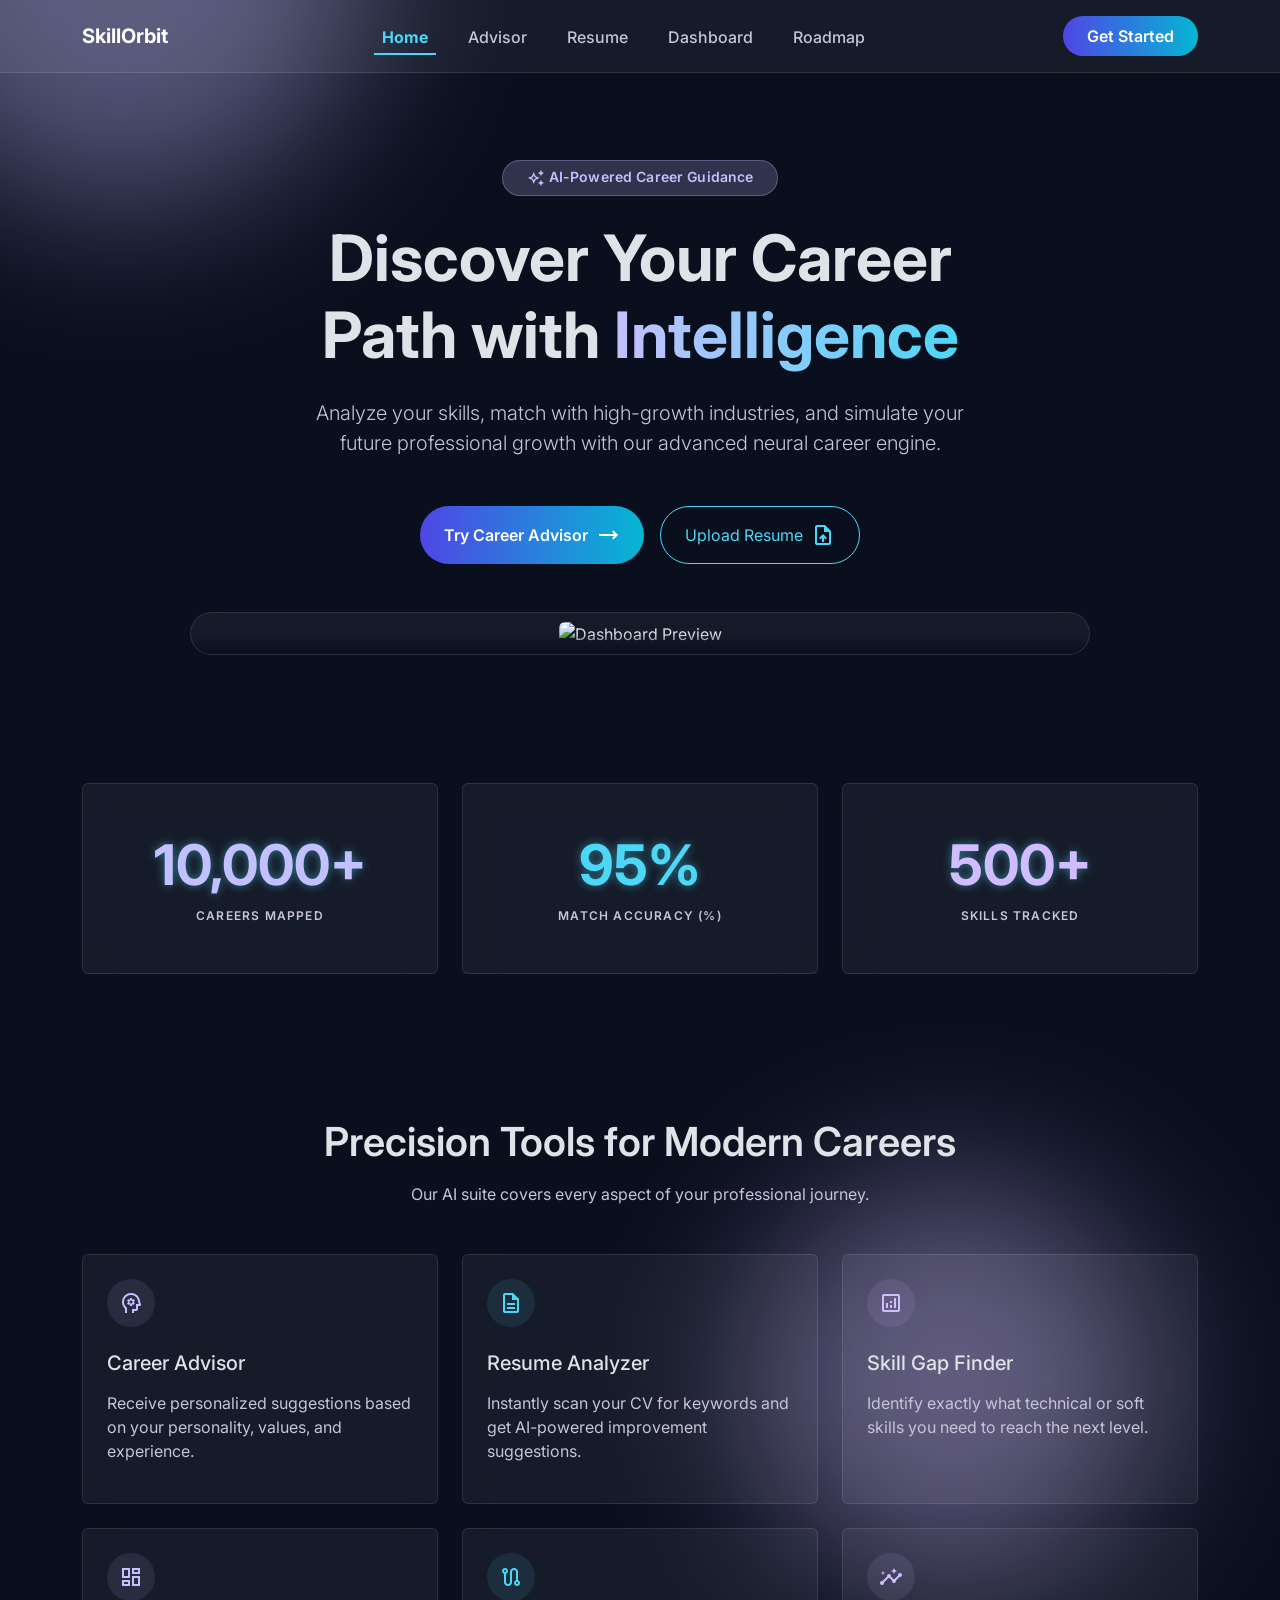
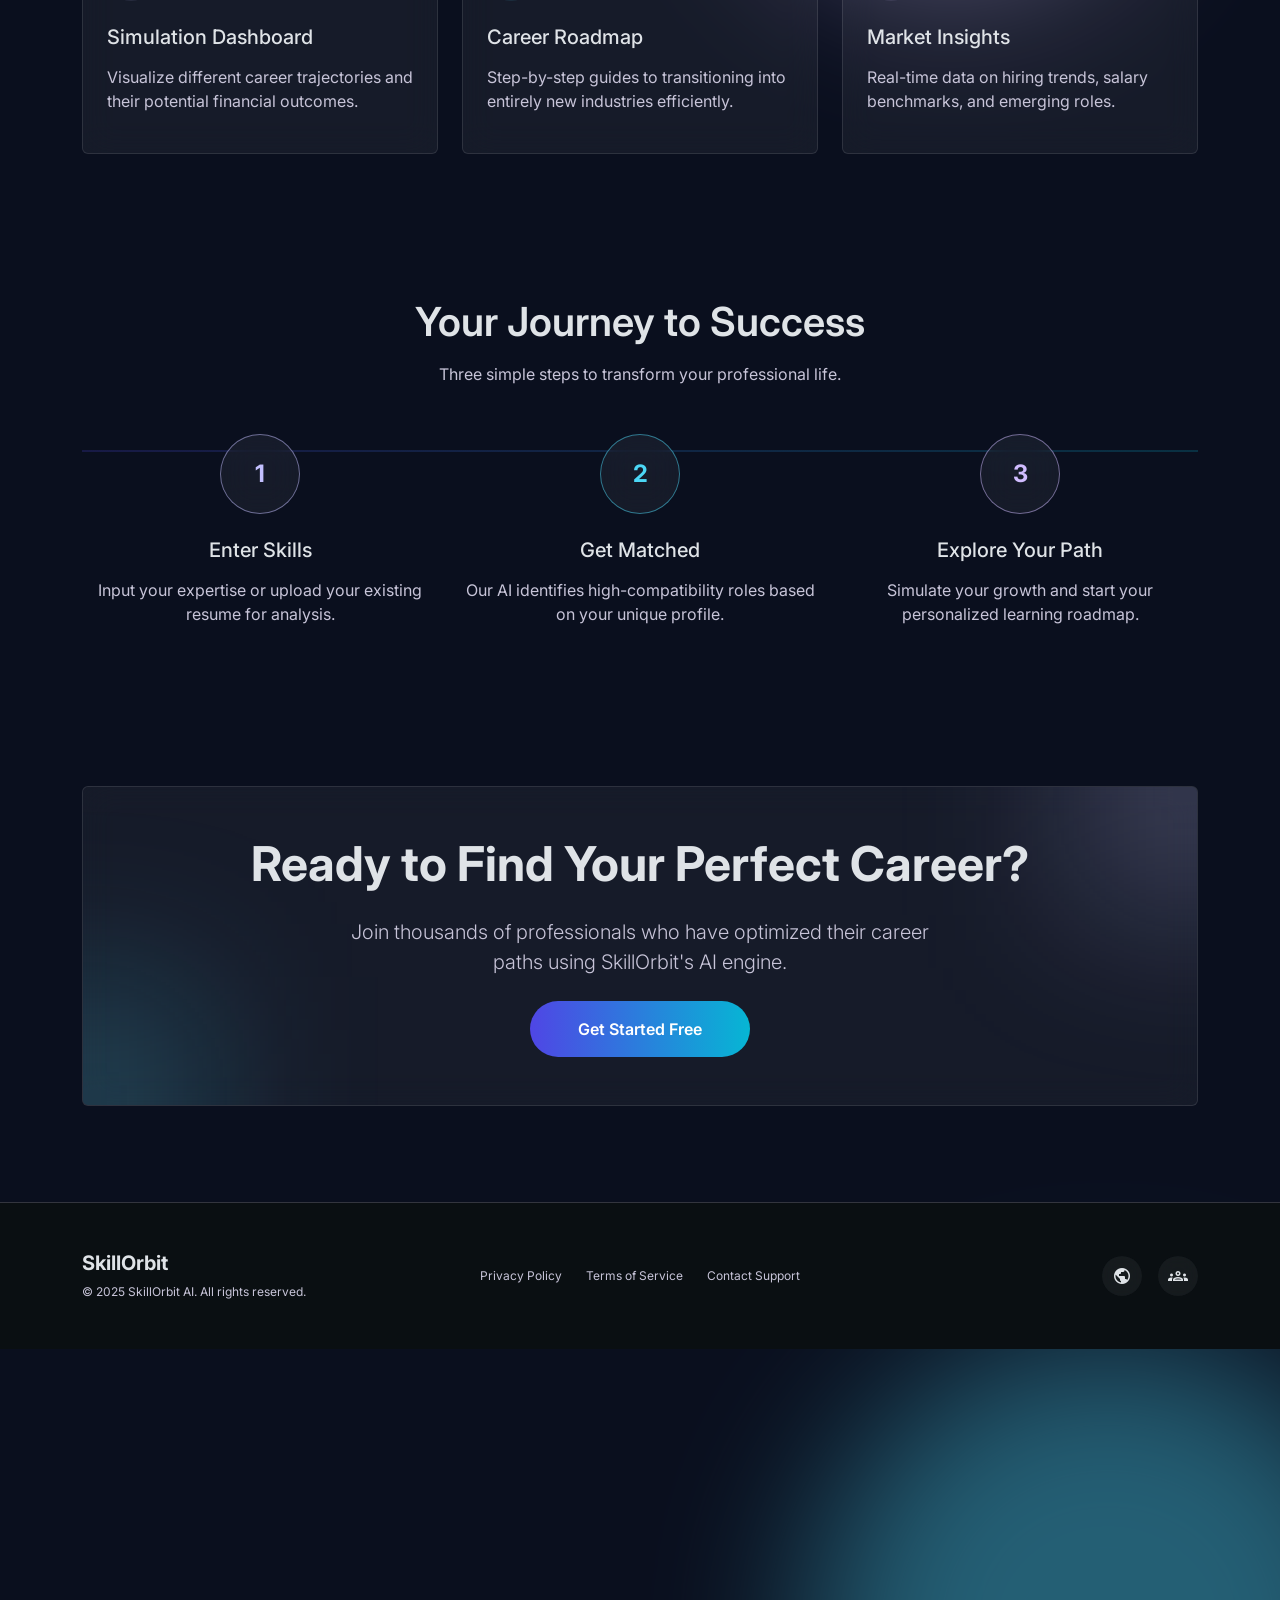
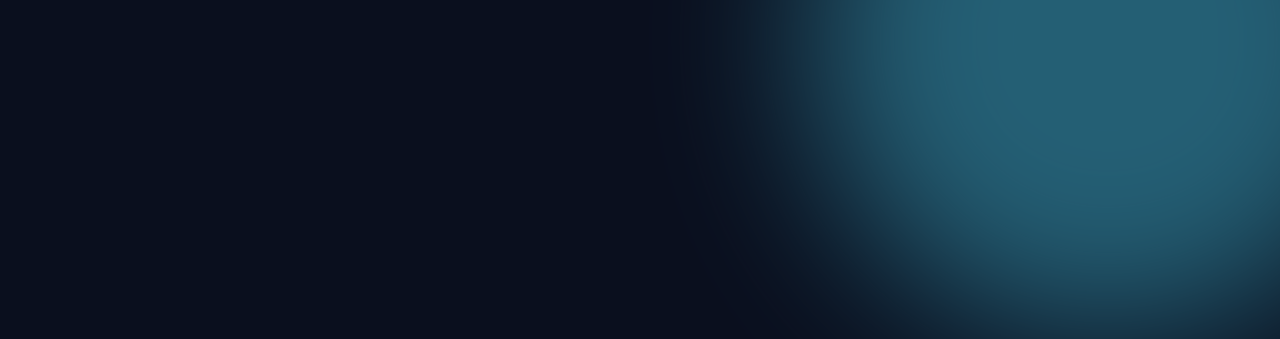
==== frontend/index.html @ c213b63d "Skill gap analysis and roadmap page created" ====
<!DOCTYPE html>
<html lang="en">
<head>
    <meta charset="UTF-8">
    <meta name="viewport" content="width=device-width, initial-scale=1.0">
    <title>SkillOrbit | AI-Powered Career Guidance</title>

    <!-- Bootstrap CSS -->
    <link href="https://cdn.jsdelivr.net/npm/bootstrap@5.3.2/dist/css/bootstrap.min.css" rel="stylesheet">

    <!-- Google Fonts -->
    <link href="https://fonts.googleapis.com/css2?family=Inter:wght@400;500;600;700;800&display=swap" rel="stylesheet">

    <!-- Material Icons -->
    <link href="https://fonts.googleapis.com/css2?family=Material+Symbols+Outlined:wght,FILL@100..700,0..1&display=swap" rel="stylesheet">

    <style>
        :root {
            --primary: #c3c0ff;
            --primary-dark: #4f46e5;
            --secondary: #4cd7f6;
            --tertiary: #d0bcff;
            --background: #0f1417;
            --surface: #1b2023;
            --text-primary: #dfe3e7;
            --text-secondary: #c7c4d8;
        }

        * {
            box-sizing: border-box;
        }

        body {
            background-color: #0A0F1E;
            color: var(--text-primary);
            overflow-x: hidden;
            font-family: 'Inter', sans-serif;
            position: relative;
        }

        /* Glass Card Effect */
        .glass-card {
            background: rgba(255, 255, 255, 0.05);
            backdrop-filter: blur(16px);
            -webkit-backdrop-filter: blur(16px);
            border: 1px solid rgba(255, 255, 255, 0.1);
            transition: all 0.3s ease;
        }

        .glass-card:hover {
            background: rgba(255, 255, 255, 0.08);
            border-color: rgba(255, 255, 255, 0.2);
            transform: translateY(-4px);
        }

        /* Buttons */
        .btn-primary-gradient {
            background: linear-gradient(90deg, #4F46E5 0%, #06B6D4 100%);
            border: none;
            color: white;
            font-weight: 600;
            transition: all 0.3s ease;
            box-shadow: 0 0 0 rgba(79, 70, 229, 0);
        }

        .btn-primary-gradient:hover {
            box-shadow: 0 0 20px rgba(79, 70, 229, 0.4);
            transform: scale(1.02);
            color: white;
        }

        .btn-outline-custom {
            border: 1px solid var(--secondary);
            color: var(--secondary);
            background: transparent;
            transition: all 0.3s ease;
        }

        .btn-outline-custom:hover {
            background: rgba(76, 215, 246, 0.1);
            color: var(--secondary);
            border-color: var(--secondary);
        }

        /* Background Orbs */
        .orb {
            position: absolute;
            border-radius: 50%;
            filter: blur(80px);
            z-index: -1;
            opacity: 0.4;
            animation: float 20s infinite linear;
            pointer-events: none;
        }

        .orb-1 {
            width: 500px;
            height: 500px;
            background: var(--primary);
            top: -10%;
            left: -10%;
        }

        .orb-2 {
            width: 600px;
            height: 600px;
            background: var(--secondary);
            bottom: -20%;
            right: -10%;
            animation-delay: -5s;
        }

        .orb-3 {
            width: 400px;
            height: 400px;
            background: var(--tertiary);
            top: 40%;
            right: 10%;
            animation-delay: -10s;
        }

        @keyframes float {
            0% { transform: translate(0, 0) scale(1); }
            33% { transform: translate(10vw, 15vh) scale(1.1); }
            66% { transform: translate(-5vw, 25vh) scale(0.9); }
            100% { transform: translate(0, 0) scale(1); }
        }

        /* Navbar */
        .navbar-custom {
            background: rgba(255, 255, 255, 0.05);
            backdrop-filter: blur(12px);
            -webkit-backdrop-filter: blur(12px);
            border-bottom: 1px solid rgba(255, 255, 255, 0.1);
        }

        .nav-link {
            color: var(--text-secondary) !important;
            font-weight: 500;
            position: relative;
            padding-bottom: 4px;
            transition: all 0.3s ease;
        }

        .nav-link:hover,
        .nav-link.active {
            color: var(--secondary) !important;
        }

        .nav-link.active {
            font-weight: 700;
            border-bottom: 2px solid var(--secondary);
        }

        /* Reveal Animation */
        .reveal {
            opacity: 0;
            transform: translateY(30px);
            transition: all 0.8s cubic-bezier(0.4, 0, 0.2, 1);
        }

        .reveal.active {
            opacity: 1;
            transform: translateY(0);
        }

        /* Gradient Text */
        .gradient-text {
            background: linear-gradient(90deg, var(--primary) 0%, var(--secondary) 100%);
            -webkit-background-clip: text;
            -webkit-text-fill-color: transparent;
            background-clip: text;
        }

        /* Glow Effect */
        .glow-cyan {
            text-shadow: 0 0 10px rgba(76, 215, 246, 0.5);
        }

        /* Feature Icons */
        .feature-icon {
            width: 48px;
            height: 48px;
            border-radius: 50%;
            display: flex;
            align-items: center;
            justify-content: center;
            transition: transform 0.3s ease;
        }

        .glass-card:hover .feature-icon {
            transform: scale(1.1);
        }

        .icon-primary {
            background: rgba(195, 192, 255, 0.1);
            color: var(--primary);
        }

        .icon-secondary {
            background: rgba(76, 215, 246, 0.1);
            color: var(--secondary);
        }

        .icon-tertiary {
            background: rgba(208, 188, 255, 0.1);
            color: var(--tertiary);
        }

        /* Timeline */
        .timeline-connector {
            background: linear-gradient(90deg, #4F46E5, #06B6D4);
            height: 2px;
            opacity: 0.2;
        }

        .step-circle {
            width: 80px;
            height: 80px;
            font-size: 24px;
            font-weight: 700;
        }

        /* Material Icons Size */
        .material-symbols-outlined {
            font-size: 24px;
        }

        .material-symbols-outlined.sm {
            font-size: 18px;
        }

        /* Custom Badge */
        .badge-custom {
            background: rgba(195, 192, 255, 0.2);
            border: 1px solid rgba(195, 192, 255, 0.3);
            color: var(--primary);
            font-size: 14px;
            font-weight: 600;
            letter-spacing: 0.01em;
        }

        /* Footer */
        footer {
            background: #0a0f12;
            border-top: 1px solid rgba(145, 143, 161, 0.3);
        }

        /* Dashboard Image Container */
        .dashboard-preview {
            border-radius: 2rem;
            overflow: hidden;
            position: relative;
        }

        .dashboard-preview::after {
            content: '';
            position: absolute;
            inset: 0;
            background: linear-gradient(to top, #0A0F1E, transparent, transparent);
        }
    </style>
</head>
<body>
    <!-- Background Orbs -->
    <div class="orb orb-1"></div>
    <div class="orb orb-2"></div>
    <div class="orb orb-3"></div>

    <!-- Navigation -->
    <nav class="navbar navbar-expand-lg navbar-custom fixed-top">
        <div class="container">
            <a class="navbar-brand text-white fw-bold fs-5" href="#">SkillOrbit</a>
            <button class="navbar-toggler" type="button" data-bs-toggle="collapse" data-bs-target="#navbarNav">
                <span class="navbar-toggler-icon"></span>
            </button>
            <div class="collapse navbar-collapse justify-content-center" id="navbarNav">
                <ul class="navbar-nav gap-4">
                    <li class="nav-item"><a class="nav-link active" href="/">Home</a></li>
                    <li class="nav-item"><a class="nav-link" href="/advisor">Advisor</a></li>
                    <li class="nav-item"><a class="nav-link" href="#resume">Resume</a></li>
                    <li class="nav-item"><a class="nav-link" href="#dashboard">Dashboard</a></li>
                    <li class="nav-item"><a class="nav-link" href="/roadmap">Roadmap</a></li>
                </ul>
            </div>
            <button class="btn btn-primary-gradient rounded-pill px-4 py-2">Get Started</button>
        </div>
    </nav>

    <!-- Hero Section -->
    <header class="container text-center" style="padding-top: 160px; padding-bottom: 80px;">
        <div class="reveal">
            <span class="badge badge-custom rounded-pill px-4 py-2 mb-4">
                <span class="material-symbols-outlined sm align-middle">auto_awesome</span>
                AI-Powered Career Guidance
            </span>
        </div>

        <h1 class="reveal display-3 fw-bold mb-4">
            Discover Your Career<br class="d-none d-md-block">
            Path with <span class="gradient-text">Intelligence</span>
        </h1>

        <p class="reveal lead text-secondary mx-auto mb-5" style="max-width: 700px; color: var(--text-secondary) !important;">
            Analyze your skills, match with high-growth industries, and simulate your future professional
            growth with our advanced neural career engine.
        </p>

        <div class="reveal d-flex flex-column flex-sm-row gap-3 justify-content-center mb-5">
            <button class="btn btn-primary-gradient rounded-pill px-4 py-3 d-inline-flex align-items-center gap-2">
                Try Career Advisor
                <span class="material-symbols-outlined">trending_flat</span>
            </button>
            <button class="btn btn-outline-custom rounded-pill px-4 py-3 d-inline-flex align-items-center gap-2">
                Upload Resume
                <span class="material-symbols-outlined">upload_file</span>
            </button>
        </div>

        <div class="reveal mt-5">
            <div class="glass-card p-2 dashboard-preview" style="max-width: 900px; margin: 0 auto;">
                <img src="https://lh3.googleusercontent.com/aida-public/[base64]"
                     alt="Dashboard Preview" class="img-fluid rounded" style="border-radius: 1.5rem;">
            </div>
        </div>
    </header>

    <!-- Stats Section -->
    <section class="container py-5">
        <div class="row g-4">
            <div class="col-md-4">
                <div class="reveal glass-card p-5 rounded text-center">
                    <div class="display-4 fw-bold glow-cyan mb-2" style="color: var(--primary);" data-count="10000">0</div>
                    <div class="text-uppercase fw-semibold" style="font-size: 12px; letter-spacing: 0.1em; color: var(--text-secondary);">Careers Mapped</div>
                </div>
            </div>
            <div class="col-md-4">
                <div class="reveal glass-card p-5 rounded text-center">
                    <div class="display-4 fw-bold glow-cyan mb-2" style="color: var(--secondary);" data-count="95">0</div>
                    <div class="text-uppercase fw-semibold" style="font-size: 12px; letter-spacing: 0.1em; color: var(--text-secondary);">Match Accuracy (%)</div>
                </div>
            </div>
            <div class="col-md-4">
                <div class="reveal glass-card p-5 rounded text-center">
                    <div class="display-4 fw-bold glow-cyan mb-2" style="color: var(--tertiary);" data-count="500">0</div>
                    <div class="text-uppercase fw-semibold" style="font-size: 12px; letter-spacing: 0.1em; color: var(--text-secondary);">Skills Tracked</div>
                </div>
            </div>
        </div>
    </section>

    <!-- Features Section -->
    <section class="container py-5 my-5">
        <div class="text-center mb-5">
            <h2 class="reveal display-6 fw-semibold mb-3">Precision Tools for Modern Careers</h2>
            <p class="reveal" style="color: var(--text-secondary);">Our AI suite covers every aspect of your professional journey.</p>
        </div>

        <div class="row g-4">
            <!-- Feature 1 -->
            <div class="col-md-4">
                <div class="reveal glass-card p-4 rounded h-100">
                    <div class="feature-icon icon-primary mb-4">
                        <span class="material-symbols-outlined">psychology</span>
                    </div>
                    <h5 class="mb-3">Career Advisor</h5>
                    <p style="color: var(--text-secondary);">Receive personalized suggestions based on your personality, values, and experience.</p>
                </div>
            </div>

            <!-- Feature 2 -->
            <div class="col-md-4">
                <div class="reveal glass-card p-4 rounded h-100">
                    <div class="feature-icon icon-secondary mb-4">
                        <span class="material-symbols-outlined">description</span>
                    </div>
                    <h5 class="mb-3">Resume Analyzer</h5>
                    <p style="color: var(--text-secondary);">Instantly scan your CV for keywords and get AI-powered improvement suggestions.</p>
                </div>
            </div>

            <!-- Feature 3 -->
            <div class="col-md-4">
                <div class="reveal glass-card p-4 rounded h-100">
                    <div class="feature-icon icon-tertiary mb-4">
                        <span class="material-symbols-outlined">analytics</span>
                    </div>
                    <h5 class="mb-3">Skill Gap Finder</h5>
                    <p style="color: var(--text-secondary);">Identify exactly what technical or soft skills you need to reach the next level.</p>
                </div>
            </div>

            <!-- Feature 4 -->
            <div class="col-md-4">
                <div class="reveal glass-card p-4 rounded h-100">
                    <div class="feature-icon icon-primary mb-4">
                        <span class="material-symbols-outlined">dashboard</span>
                    </div>
                    <h5 class="mb-3">Simulation Dashboard</h5>
                    <p style="color: var(--text-secondary);">Visualize different career trajectories and their potential financial outcomes.</p>
                </div>
            </div>

            <!-- Feature 5 -->
            <div class="col-md-4">
                <div class="reveal glass-card p-4 rounded h-100">
                    <div class="feature-icon icon-secondary mb-4">
                        <span class="material-symbols-outlined">route</span>
                    </div>
                    <h5 class="mb-3">Career Roadmap</h5>
                    <p style="color: var(--text-secondary);">Step-by-step guides to transitioning into entirely new industries efficiently.</p>
                </div>
            </div>

            <!-- Feature 6 -->
            <div class="col-md-4">
                <div class="reveal glass-card p-4 rounded h-100">
                    <div class="feature-icon icon-tertiary mb-4">
                        <span class="material-symbols-outlined">insights</span>
                    </div>
                    <h5 class="mb-3">Market Insights</h5>
                    <p style="color: var(--text-secondary);">Real-time data on hiring trends, salary benchmarks, and emerging roles.</p>
                </div>
            </div>
        </div>
    </section>

    <!-- How It Works Section -->
    <section class="container py-5 my-5">
        <div class="text-center mb-5">
            <h2 class="reveal display-6 fw-semibold mb-3">Your Journey to Success</h2>
            <p class="reveal" style="color: var(--text-secondary);">Three simple steps to transform your professional life.</p>
        </div>

        <div class="position-relative">
            <!-- Timeline Connector (Desktop only) -->
            <div class="timeline-connector d-none d-md-block position-absolute w-100" style="top: 40px; left: 0;"></div>

            <div class="row g-4 position-relative">
                <!-- Step 1 -->
                <div class="col-md-4">
                    <div class="reveal text-center">
                        <div class="step-circle glass-card rounded-circle mx-auto d-flex align-items-center justify-content-center mb-4"
                             style="border: 1px solid rgba(195, 192, 255, 0.5); color: var(--primary);">
                            1
                        </div>
                        <h5 class="mb-3">Enter Skills</h5>
                        <p style="color: var(--text-secondary);">Input your expertise or upload your existing resume for analysis.</p>
                    </div>
                </div>

                <!-- Step 2 -->
                <div class="col-md-4">
                    <div class="reveal text-center">
                        <div class="step-circle glass-card rounded-circle mx-auto d-flex align-items-center justify-content-center mb-4"
                             style="border: 1px solid rgba(76, 215, 246, 0.5); color: var(--secondary);">
                            2
                        </div>
                        <h5 class="mb-3">Get Matched</h5>
                        <p style="color: var(--text-secondary);">Our AI identifies high-compatibility roles based on your unique profile.</p>
                    </div>
                </div>

                <!-- Step 3 -->
                <div class="col-md-4">
                    <div class="reveal text-center">
                        <div class="step-circle glass-card rounded-circle mx-auto d-flex align-items-center justify-content-center mb-4"
                             style="border: 1px solid rgba(208, 188, 255, 0.5); color: var(--tertiary);">
                            3
                        </div>
                        <h5 class="mb-3">Explore Your Path</h5>
                        <p style="color: var(--text-secondary);">Simulate your growth and start your personalized learning roadmap.</p>
                    </div>
                </div>
            </div>
        </div>
    </section>

    <!-- CTA Banner -->
    <section class="container py-5 my-5">
        <div class="reveal glass-card rounded p-5 text-center position-relative overflow-hidden">
            <!-- Inner Glows -->
            <div class="position-absolute top-0 end-0" style="width: 256px; height: 256px; background: rgba(195, 192, 255, 0.2); filter: blur(80px); transform: translate(50%, -50%);"></div>
            <div class="position-absolute bottom-0 start-0" style="width: 256px; height: 256px; background: rgba(76, 215, 246, 0.2); filter: blur(80px); transform: translate(-50%, 50%);"></div>

            <h2 class="display-5 fw-bold mb-4 position-relative">Ready to Find Your Perfect Career?</h2>
            <p class="lead mx-auto mb-4 position-relative" style="max-width: 600px; color: var(--text-secondary);">
                Join thousands of professionals who have optimized their career paths using SkillOrbit's AI engine.
            </p>
            <button class="btn btn-primary-gradient rounded-pill px-5 py-3 position-relative">
                Get Started Free
            </button>
        </div>
    </section>

    <!-- Footer -->
    <footer class="py-5 mt-5">
        <div class="container">
            <div class="row align-items-center g-4">
                <div class="col-md-4 text-center text-md-start">
                    <h5 class="fw-bold mb-2">SkillOrbit</h5>
                    <p class="mb-0" style="font-size: 12px; color: var(--text-secondary);">© 2025 SkillOrbit AI. All rights reserved.</p>
                </div>
                <div class="col-md-4 text-center">
                    <div class="d-flex gap-4 justify-content-center">
                        <a href="#" style="font-size: 12px; color: var(--text-secondary); text-decoration: none;">Privacy Policy</a>
                        <a href="#" style="font-size: 12px; color: var(--text-secondary); text-decoration: none;">Terms of Service</a>
                        <a href="#" style="font-size: 12px; color: var(--text-secondary); text-decoration: none;">Contact Support</a>
                    </div>
                </div>
                <div class="col-md-4">
                    <div class="d-flex gap-3 justify-content-center justify-content-md-end">
                        <button class="glass-card border-0 rounded-circle d-flex align-items-center justify-content-center"
                                style="width: 40px; height: 40px; color: var(--text-primary);">
                            <span class="material-symbols-outlined" style="font-size: 20px;">public</span>
                        </button>
                        <button class="glass-card border-0 rounded-circle d-flex align-items-center justify-content-center"
                                style="width: 40px; height: 40px; color: var(--text-primary);">
                            <span class="material-symbols-outlined" style="font-size: 20px;">groups</span>
                        </button>
                    </div>
                </div>
            </div>
        </div>
    </footer>

    <!-- Bootstrap JS -->
    <script src="https://cdn.jsdelivr.net/npm/bootstrap@5.3.2/dist/js/bootstrap.bundle.min.js"></script>

    <!-- Minimal JavaScript for Animations -->
    <script>
        // Intersection Observer for Reveal Animations
        const observerOptions = {
            threshold: 0.1,
            rootMargin: '0px 0px -50px 0px'
        };

        const observer = new IntersectionObserver((entries) => {
            entries.forEach(entry => {
                if (entry.isIntersecting) {
                    entry.target.classList.add('active');

                    // Counter animation
                    const counter = entry.target.querySelector('[data-count]');
                    if (counter && !counter.classList.contains('animated')) {
                        counter.classList.add('animated');
                        animateCounter(counter);
                    }
                }
            });
        }, observerOptions);

        document.querySelectorAll('.reveal').forEach(el => observer.observe(el));

        // Animated Counters
        function animateCounter(el) {
            const target = parseInt(el.getAttribute('data-count'));
            const duration = 2000;
            const start = 0;
            let current = start;
            const increment = target / (duration / 16);

            const timer = setInterval(() => {
                current += increment;
                if (current >= target) {
                    el.textContent = target.toLocaleString() + (target === 95 ? '%' : '+');
                    clearInterval(timer);
                } else {
                    el.textContent = Math.floor(current).toLocaleString();
                }
            }, 16);
        }

        // Navbar Scroll Effect
        let lastScroll = 0;
        window.addEventListener('scroll', () => {
            const nav = document.querySelector('.navbar-custom');
            const currentScroll = window.pageYOffset;

            if (currentScroll > 20) {
                nav.style.padding = '0.5rem 0';
                nav.style.background = 'rgba(255, 255, 255, 0.1)';
            } else {
                nav.style.padding = '1rem 0';
                nav.style.background = 'rgba(255, 255, 255, 0.05)';
            }

            lastScroll = currentScroll;
        });

        // Smooth scroll for navigation links
        document.querySelectorAll('a[href^="#"]').forEach(anchor => {
            anchor.addEventListener('click', function (e) {
                e.preventDefault();
                const target = document.querySelector(this.getAttribute('href'));
                if (target) {
                    target.scrollIntoView({ behavior: 'smooth', block: 'start' });
                }
            });
        });
    </script>
</body>
</html>
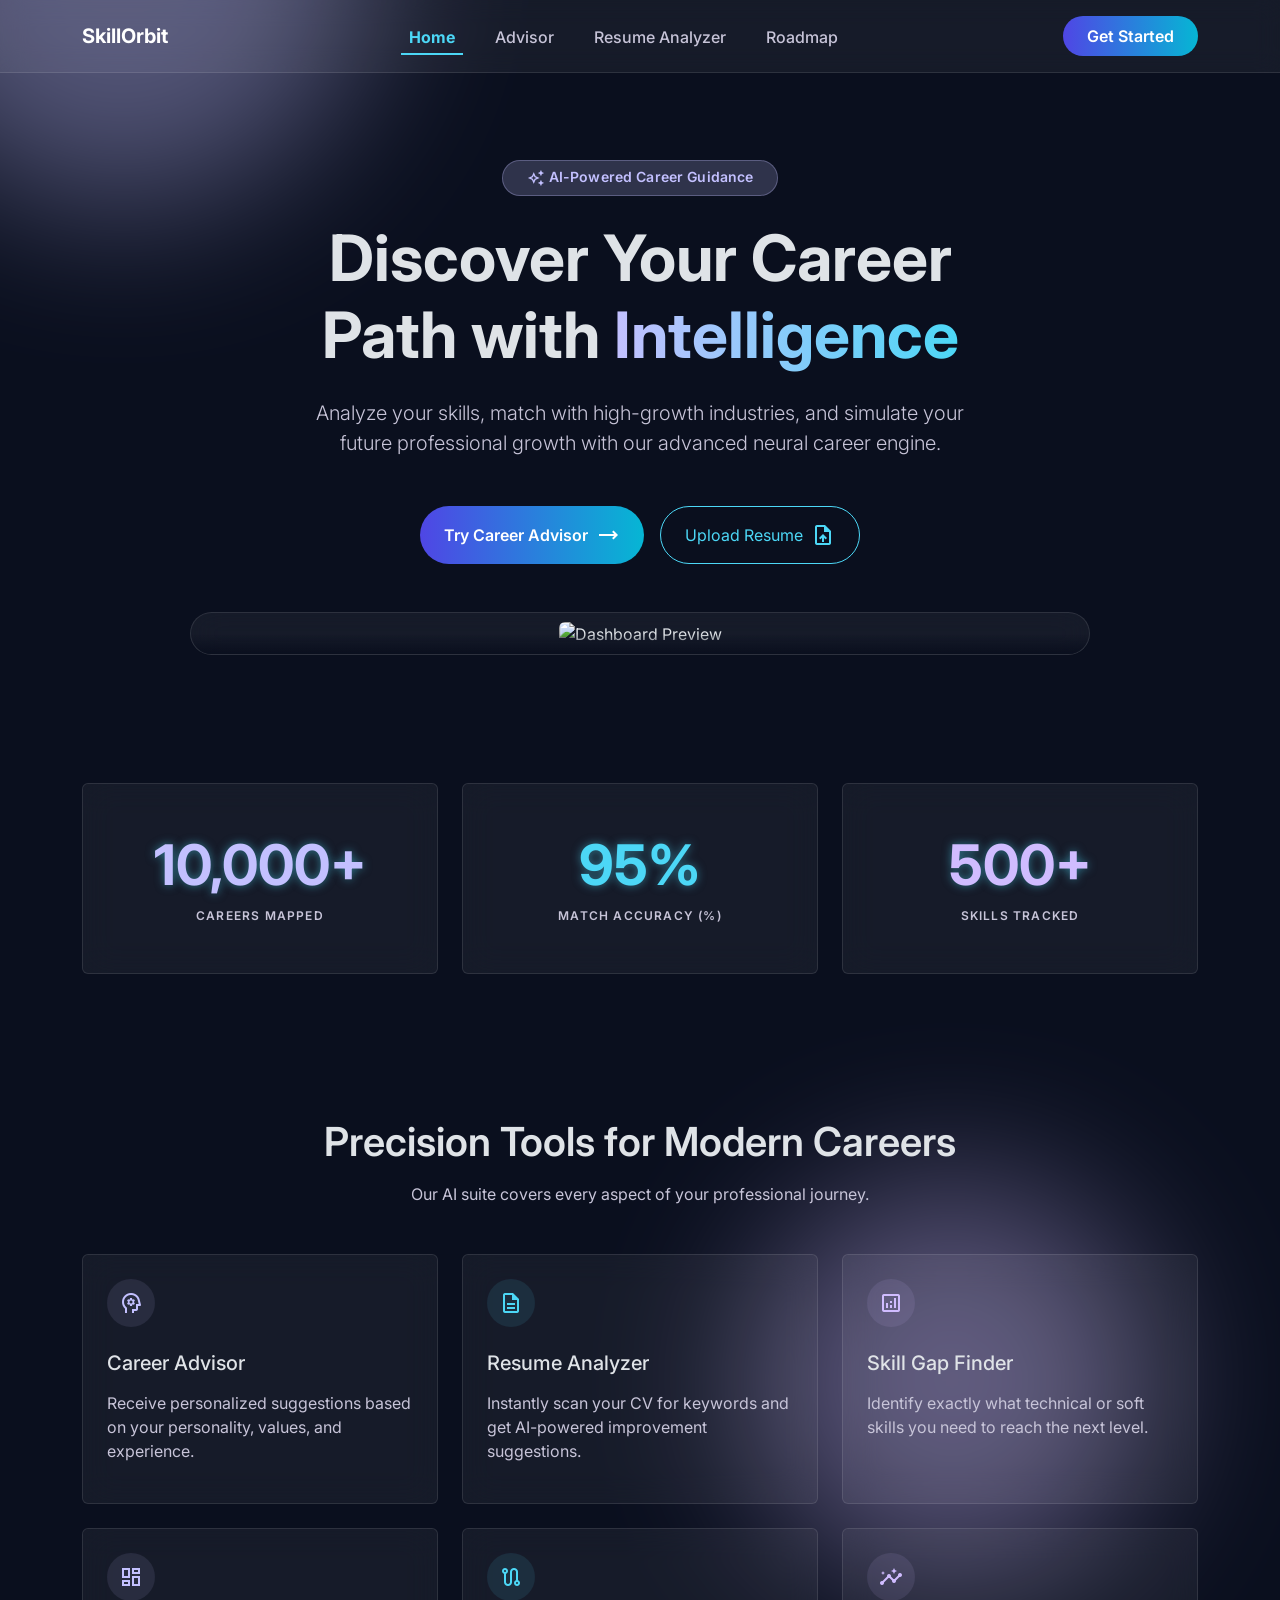
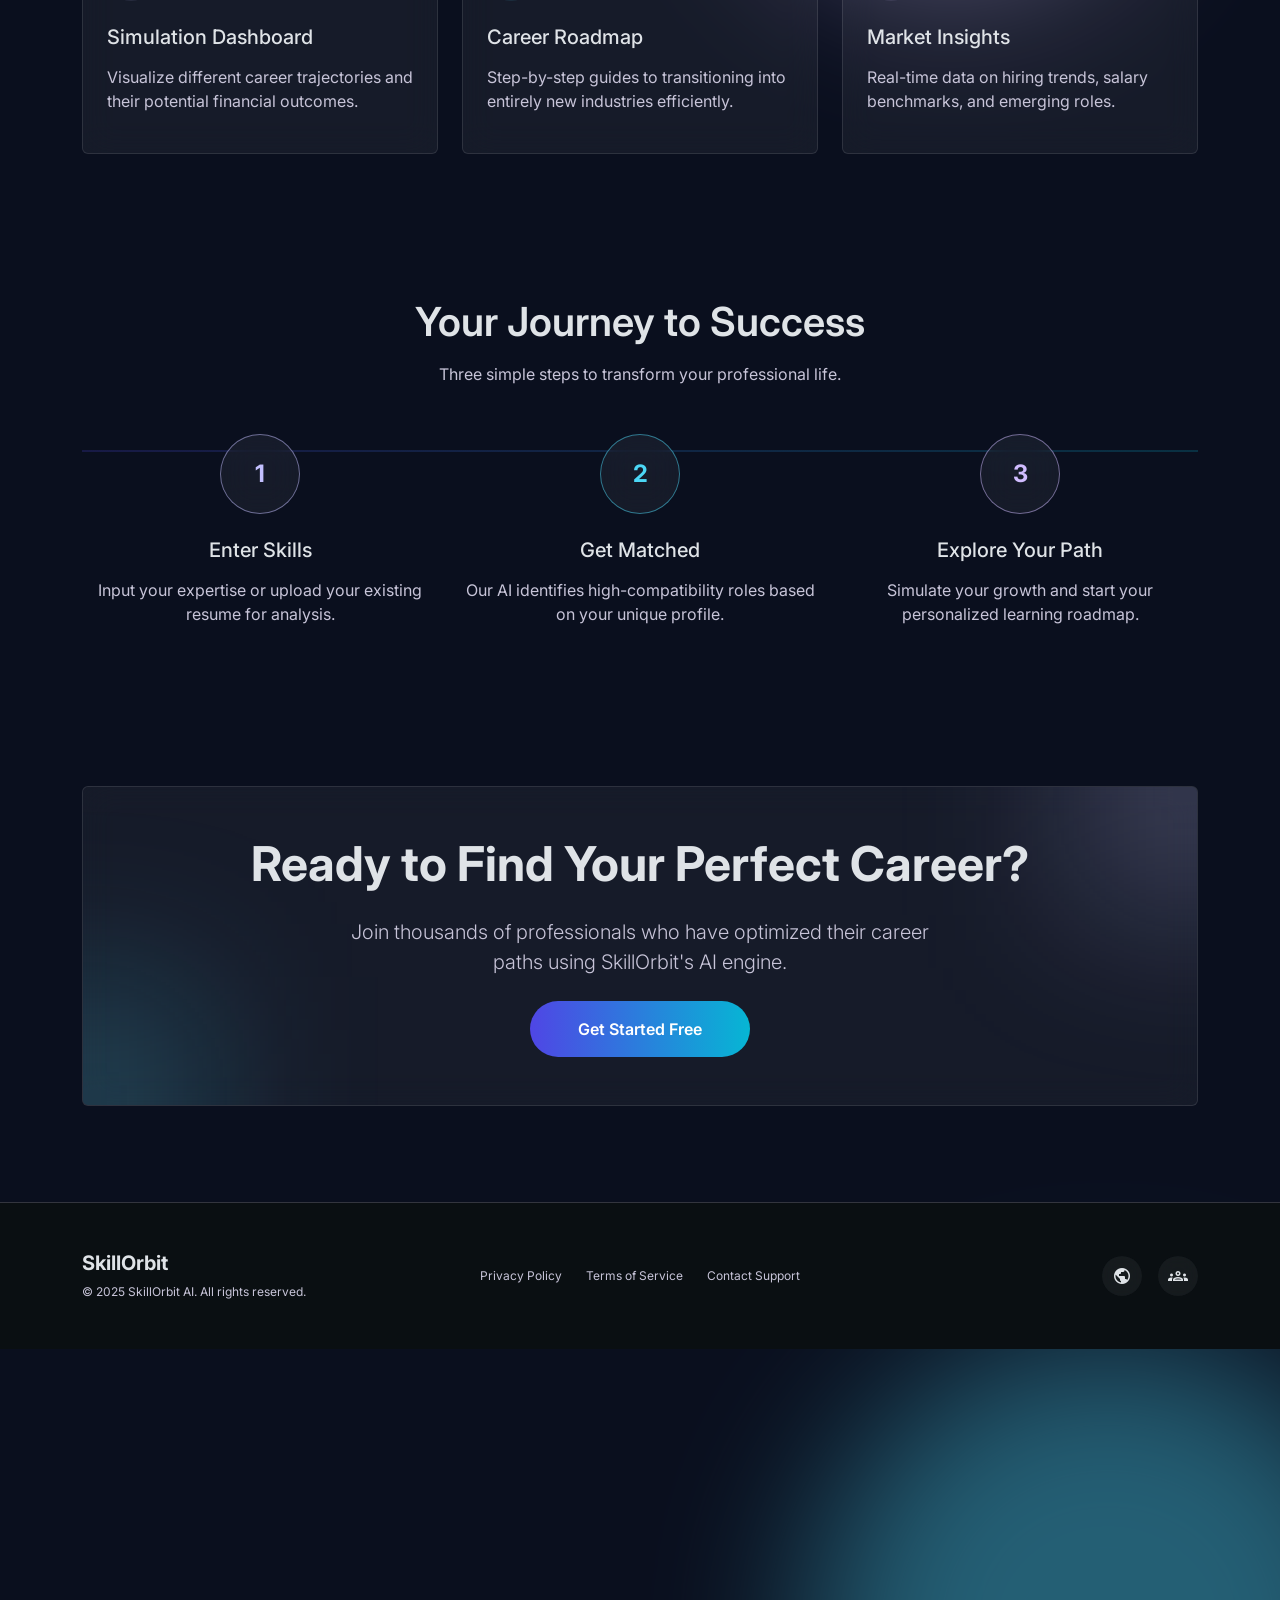
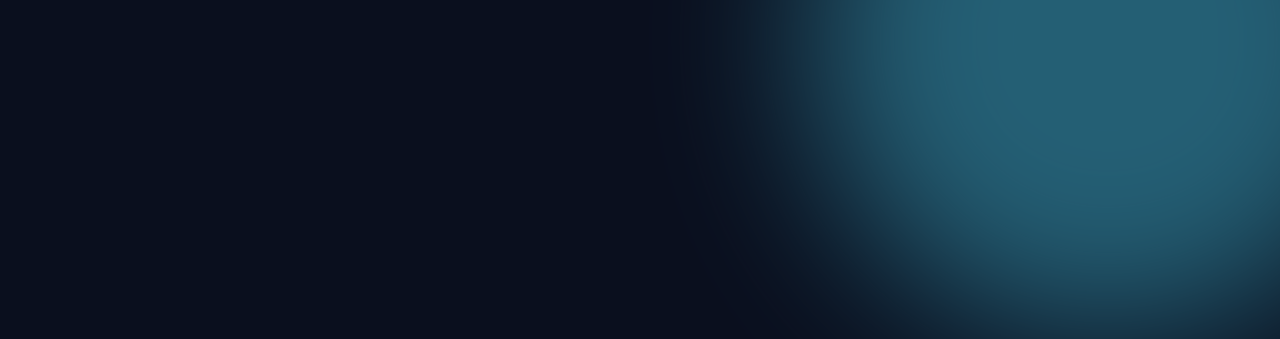
==== commit b62df1a3: "Add Resume Analyzer: text extraction, NLP skill detection, career matching, Petri Net simulation" ====
--- a/frontend/index.html
+++ b/frontend/index.html
@@ -278,8 +278,7 @@
                 <ul class="navbar-nav gap-4">
                     <li class="nav-item"><a class="nav-link active" href="/">Home</a></li>
                     <li class="nav-item"><a class="nav-link" href="/advisor">Advisor</a></li>
-                    <li class="nav-item"><a class="nav-link" href="#resume">Resume</a></li>
-                    <li class="nav-item"><a class="nav-link" href="#dashboard">Dashboard</a></li>
+                    <li class="nav-item"><a class="nav-link" href="/resume-analyzer">Resume Analyzer</a></li>
                     <li class="nav-item"><a class="nav-link" href="/roadmap">Roadmap</a></li>
                 </ul>
             </div>
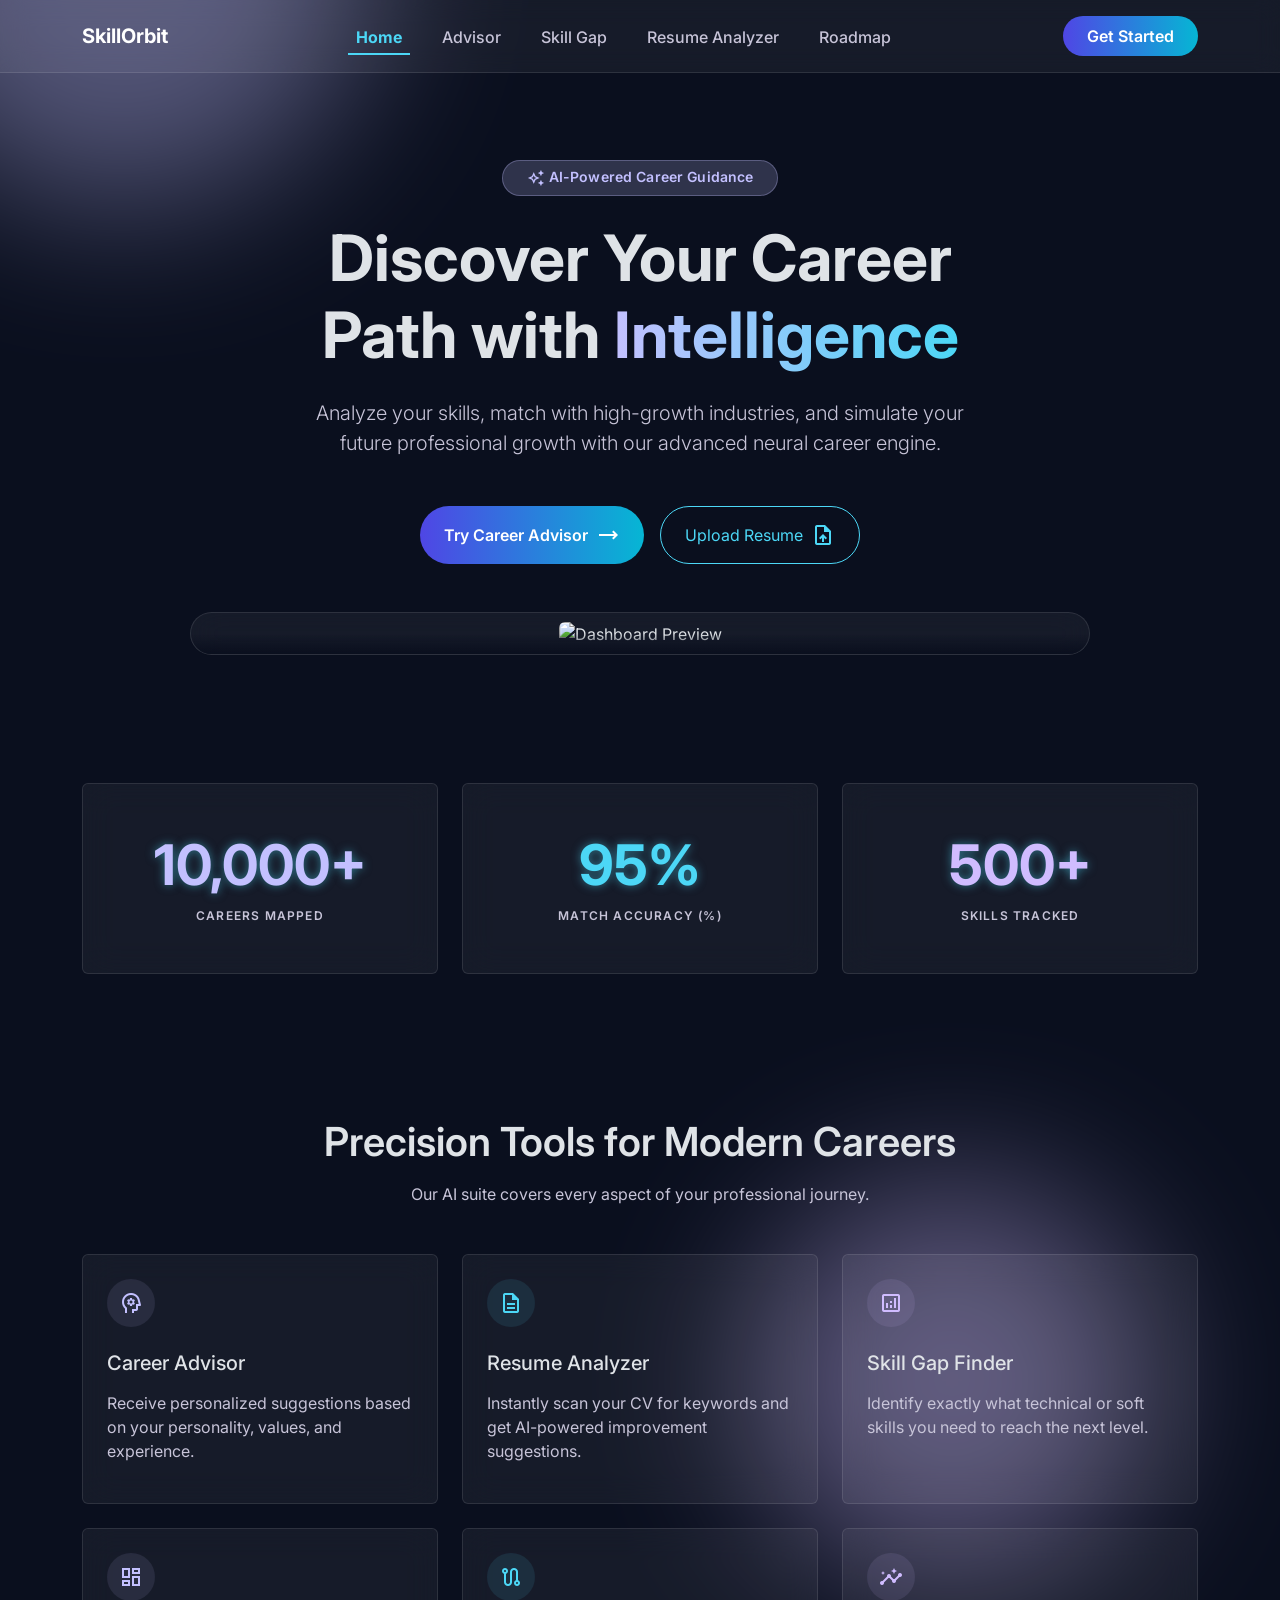
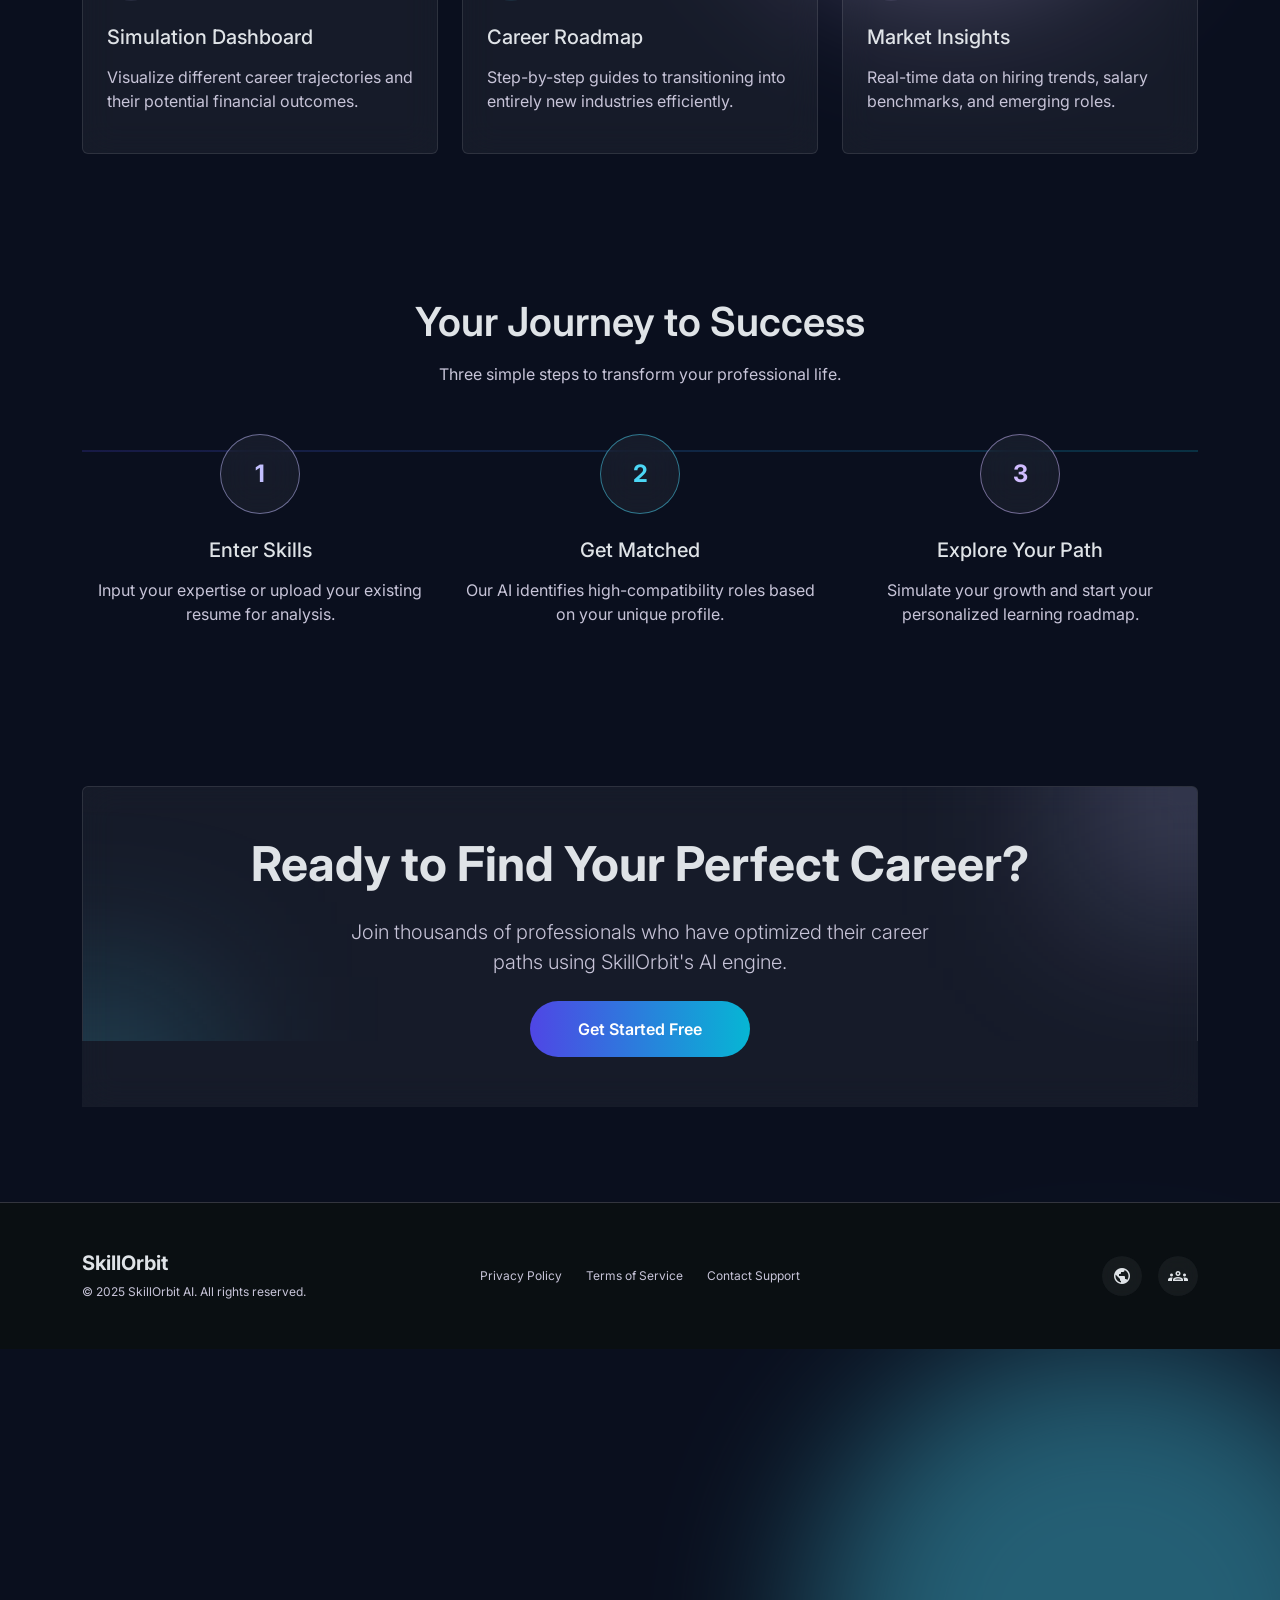
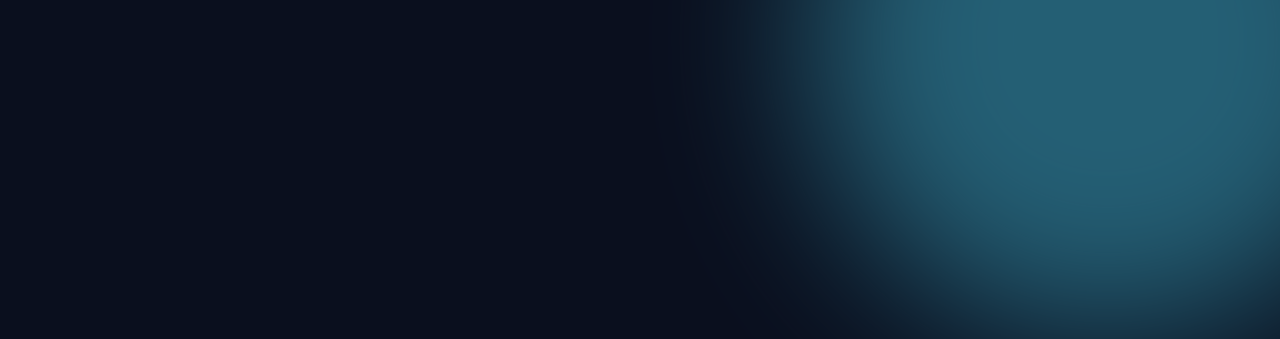
==== commit dd676ab8: "Add skill gap analysis page and update frontend" ====
--- a/frontend/index.html
+++ b/frontend/index.html
@@ -278,6 +278,7 @@
                 <ul class="navbar-nav gap-4">
                     <li class="nav-item"><a class="nav-link active" href="/">Home</a></li>
                     <li class="nav-item"><a class="nav-link" href="/advisor">Advisor</a></li>
+                    <li class="nav-item"><a class="nav-link" href="/skill-gap">Skill Gap</a></li>
                     <li class="nav-item"><a class="nav-link" href="/resume-analyzer">Resume Analyzer</a></li>
                     <li class="nav-item"><a class="nav-link" href="/roadmap">Roadmap</a></li>
                 </ul>
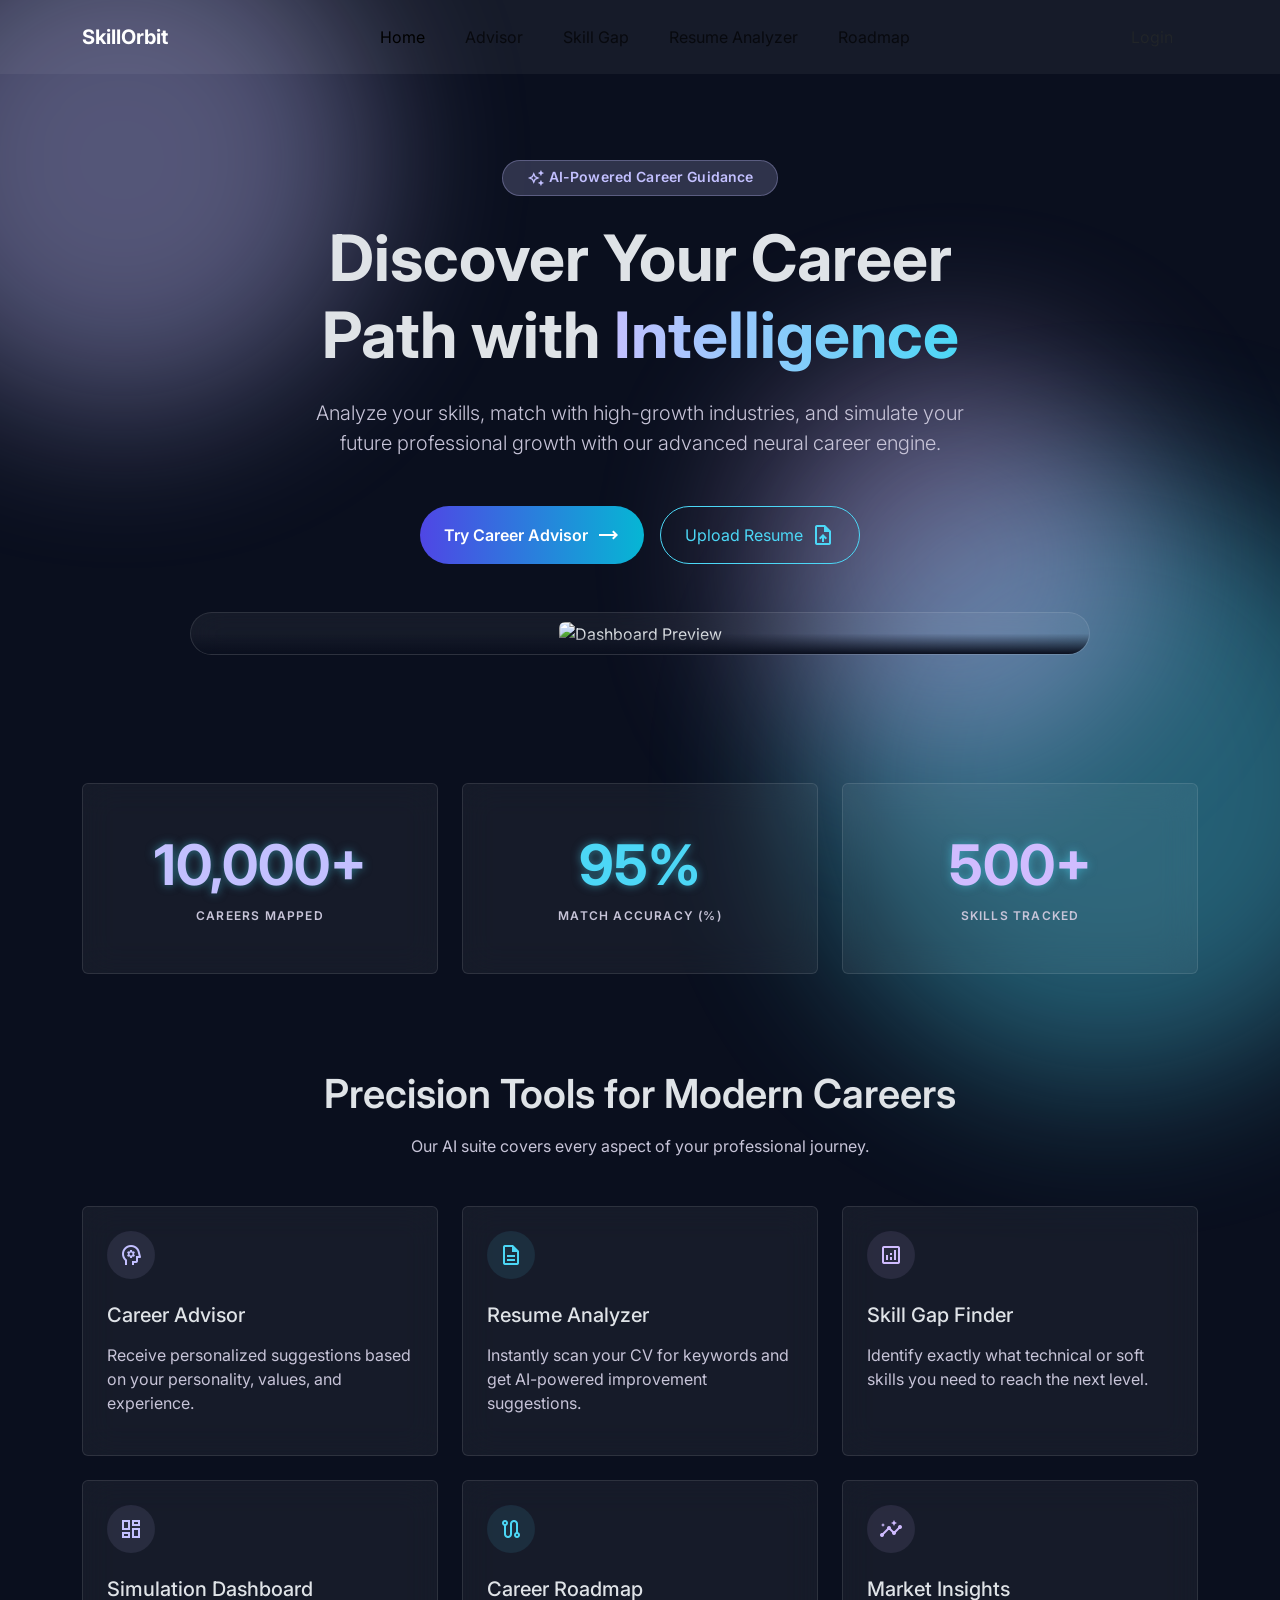
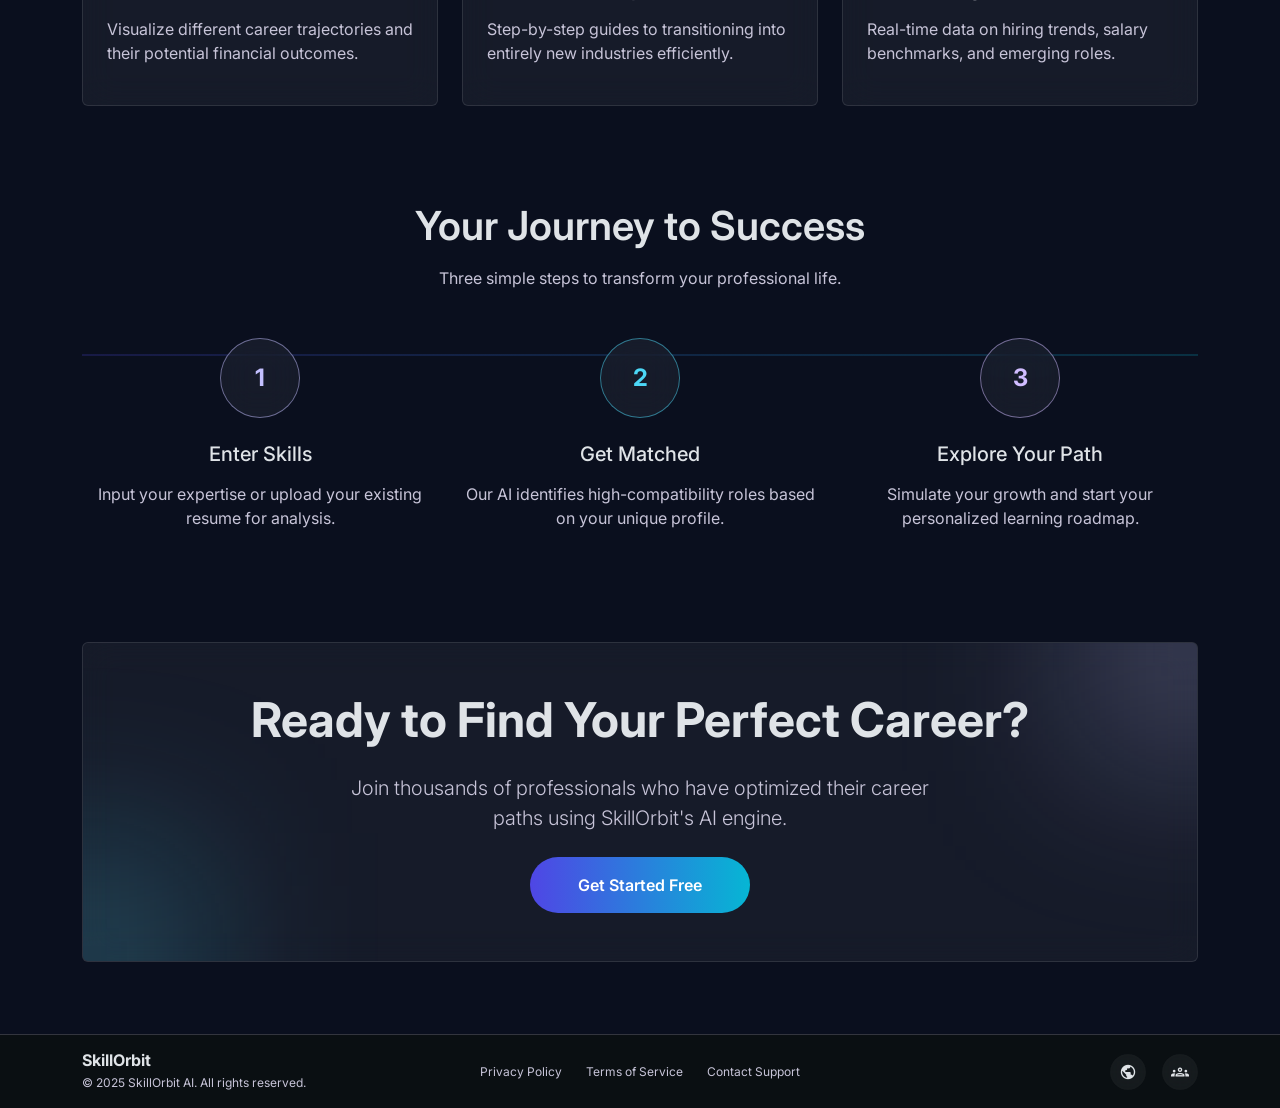
==== commit e6674388: "fixed graph,navbar,footer" ====
--- a/frontend/index.html
+++ b/frontend/index.html
@@ -13,6 +13,7 @@
 
     <!-- Material Icons -->
     <link href="https://fonts.googleapis.com/css2?family=Material+Symbols+Outlined:wght,FILL@100..700,0..1&display=swap" rel="stylesheet">
+    <link href="/static/nav.css" rel="stylesheet">
 
     <style>
         :root {
@@ -30,12 +31,26 @@
             box-sizing: border-box;
         }
 
+        html {
+            height: 100%;
+        }
+
         body {
             background-color: #0A0F1E;
             color: var(--text-primary);
             overflow-x: hidden;
             font-family: 'Inter', sans-serif;
             position: relative;
+            min-height: 100vh;
+            display: flex;
+            flex-direction: column;
+            margin: 0;
+        }
+
+        .page-main {
+            flex: 1 0 auto;
+            position: relative;
+            z-index: 1;
         }
 
         /* Glass Card Effect */
@@ -84,10 +99,10 @@
 
         /* Background Orbs */
         .orb {
-            position: absolute;
+            position: fixed;
             border-radius: 50%;
             filter: blur(80px);
-            z-index: -1;
+            z-index: 0;
             opacity: 0.4;
             animation: float 20s infinite linear;
             pointer-events: none;
@@ -126,31 +141,7 @@
             100% { transform: translate(0, 0) scale(1); }
         }
 
-        /* Navbar */
-        .navbar-custom {
-            background: rgba(255, 255, 255, 0.05);
-            backdrop-filter: blur(12px);
-            -webkit-backdrop-filter: blur(12px);
-            border-bottom: 1px solid rgba(255, 255, 255, 0.1);
-        }
-
-        .nav-link {
-            color: var(--text-secondary) !important;
-            font-weight: 500;
-            position: relative;
-            padding-bottom: 4px;
-            transition: all 0.3s ease;
-        }
-
-        .nav-link:hover,
-        .nav-link.active {
-            color: var(--secondary) !important;
-        }
-
-        .nav-link.active {
-            font-weight: 700;
-            border-bottom: 2px solid var(--secondary);
-        }
+        /* Navbar — see /static/nav.css */
 
         /* Reveal Animation */
         .reveal {
@@ -241,9 +232,12 @@
         }
 
         /* Footer */
-        footer {
+        footer.site-footer {
+            flex-shrink: 0;
+            margin-top: auto;
             background: #0a0f12;
             border-top: 1px solid rgba(145, 143, 161, 0.3);
+            padding: 1rem 0;
         }
 
         /* Dashboard Image Container */
@@ -270,23 +264,24 @@
     <!-- Navigation -->
     <nav class="navbar navbar-expand-lg navbar-custom fixed-top">
         <div class="container">
-            <a class="navbar-brand text-white fw-bold fs-5" href="#">SkillOrbit</a>
-            <button class="navbar-toggler" type="button" data-bs-toggle="collapse" data-bs-target="#navbarNav">
+            <a class="navbar-brand text-white fw-bold fs-5" href="/">SkillOrbit</a>
+            <button class="navbar-toggler" type="button" data-bs-toggle="collapse" data-bs-target="#navbarNav" aria-controls="navbarNav" aria-expanded="false" aria-label="Toggle navigation">
                 <span class="navbar-toggler-icon"></span>
             </button>
-            <div class="collapse navbar-collapse justify-content-center" id="navbarNav">
-                <ul class="navbar-nav gap-4">
+            <div class="collapse navbar-collapse" id="navbarNav">
+                <ul class="navbar-nav mx-auto gap-4">
                     <li class="nav-item"><a class="nav-link active" href="/">Home</a></li>
                     <li class="nav-item"><a class="nav-link" href="/advisor">Advisor</a></li>
                     <li class="nav-item"><a class="nav-link" href="/skill-gap">Skill Gap</a></li>
                     <li class="nav-item"><a class="nav-link" href="/resume-analyzer">Resume Analyzer</a></li>
                     <li class="nav-item"><a class="nav-link" href="/roadmap">Roadmap</a></li>
                 </ul>
-            </div>
-            <button class="btn btn-primary-gradient rounded-pill px-4 py-2">Get Started</button>
+                <button type="button" class="btn btn-nav-login rounded-pill px-4 py-2">Login</button>
+            </div>
         </div>
     </nav>
 
+    <main class="page-main">
     <!-- Hero Section -->
     <header class="container text-center" style="padding-top: 160px; padding-bottom: 80px;">
         <div class="reveal">
@@ -350,7 +345,7 @@
     </section>
 
     <!-- Features Section -->
-    <section class="container py-5 my-5">
+    <section class="container py-5">
         <div class="text-center mb-5">
             <h2 class="reveal display-6 fw-semibold mb-3">Precision Tools for Modern Careers</h2>
             <p class="reveal" style="color: var(--text-secondary);">Our AI suite covers every aspect of your professional journey.</p>
@@ -426,7 +421,7 @@
     </section>
 
     <!-- How It Works Section -->
-    <section class="container py-5 my-5">
+    <section class="container py-5">
         <div class="text-center mb-5">
             <h2 class="reveal display-6 fw-semibold mb-3">Your Journey to Success</h2>
             <p class="reveal" style="color: var(--text-secondary);">Three simple steps to transform your professional life.</p>
@@ -477,7 +472,7 @@
     </section>
 
     <!-- CTA Banner -->
-    <section class="container py-5 my-5">
+    <section class="container py-5">
         <div class="reveal glass-card rounded p-5 text-center position-relative overflow-hidden">
             <!-- Inner Glows -->
             <div class="position-absolute top-0 end-0" style="width: 256px; height: 256px; background: rgba(195, 192, 255, 0.2); filter: blur(80px); transform: translate(50%, -50%);"></div>
@@ -492,17 +487,18 @@
             </button>
         </div>
     </section>
+    </main>
 
     <!-- Footer -->
-    <footer class="py-5 mt-5">
+    <footer class="site-footer py-3 mt-4">
         <div class="container">
-            <div class="row align-items-center g-4">
+            <div class="row align-items-center g-3">
                 <div class="col-md-4 text-center text-md-start">
-                    <h5 class="fw-bold mb-2">SkillOrbit</h5>
+                    <h5 class="fw-bold mb-1 fs-6">SkillOrbit</h5>
                     <p class="mb-0" style="font-size: 12px; color: var(--text-secondary);">© 2025 SkillOrbit AI. All rights reserved.</p>
                 </div>
                 <div class="col-md-4 text-center">
-                    <div class="d-flex gap-4 justify-content-center">
+                    <div class="d-flex gap-4 justify-content-center flex-wrap">
                         <a href="#" style="font-size: 12px; color: var(--text-secondary); text-decoration: none;">Privacy Policy</a>
                         <a href="#" style="font-size: 12px; color: var(--text-secondary); text-decoration: none;">Terms of Service</a>
                         <a href="#" style="font-size: 12px; color: var(--text-secondary); text-decoration: none;">Contact Support</a>
@@ -511,12 +507,12 @@
                 <div class="col-md-4">
                     <div class="d-flex gap-3 justify-content-center justify-content-md-end">
                         <button class="glass-card border-0 rounded-circle d-flex align-items-center justify-content-center"
-                                style="width: 40px; height: 40px; color: var(--text-primary);">
-                            <span class="material-symbols-outlined" style="font-size: 20px;">public</span>
+                                style="width: 36px; height: 36px; color: var(--text-primary);">
+                            <span class="material-symbols-outlined" style="font-size: 18px;">public</span>
                         </button>
                         <button class="glass-card border-0 rounded-circle d-flex align-items-center justify-content-center"
-                                style="width: 40px; height: 40px; color: var(--text-primary);">
-                            <span class="material-symbols-outlined" style="font-size: 20px;">groups</span>
+                                style="width: 36px; height: 36px; color: var(--text-primary);">
+                            <span class="material-symbols-outlined" style="font-size: 18px;">groups</span>
                         </button>
                     </div>
                 </div>
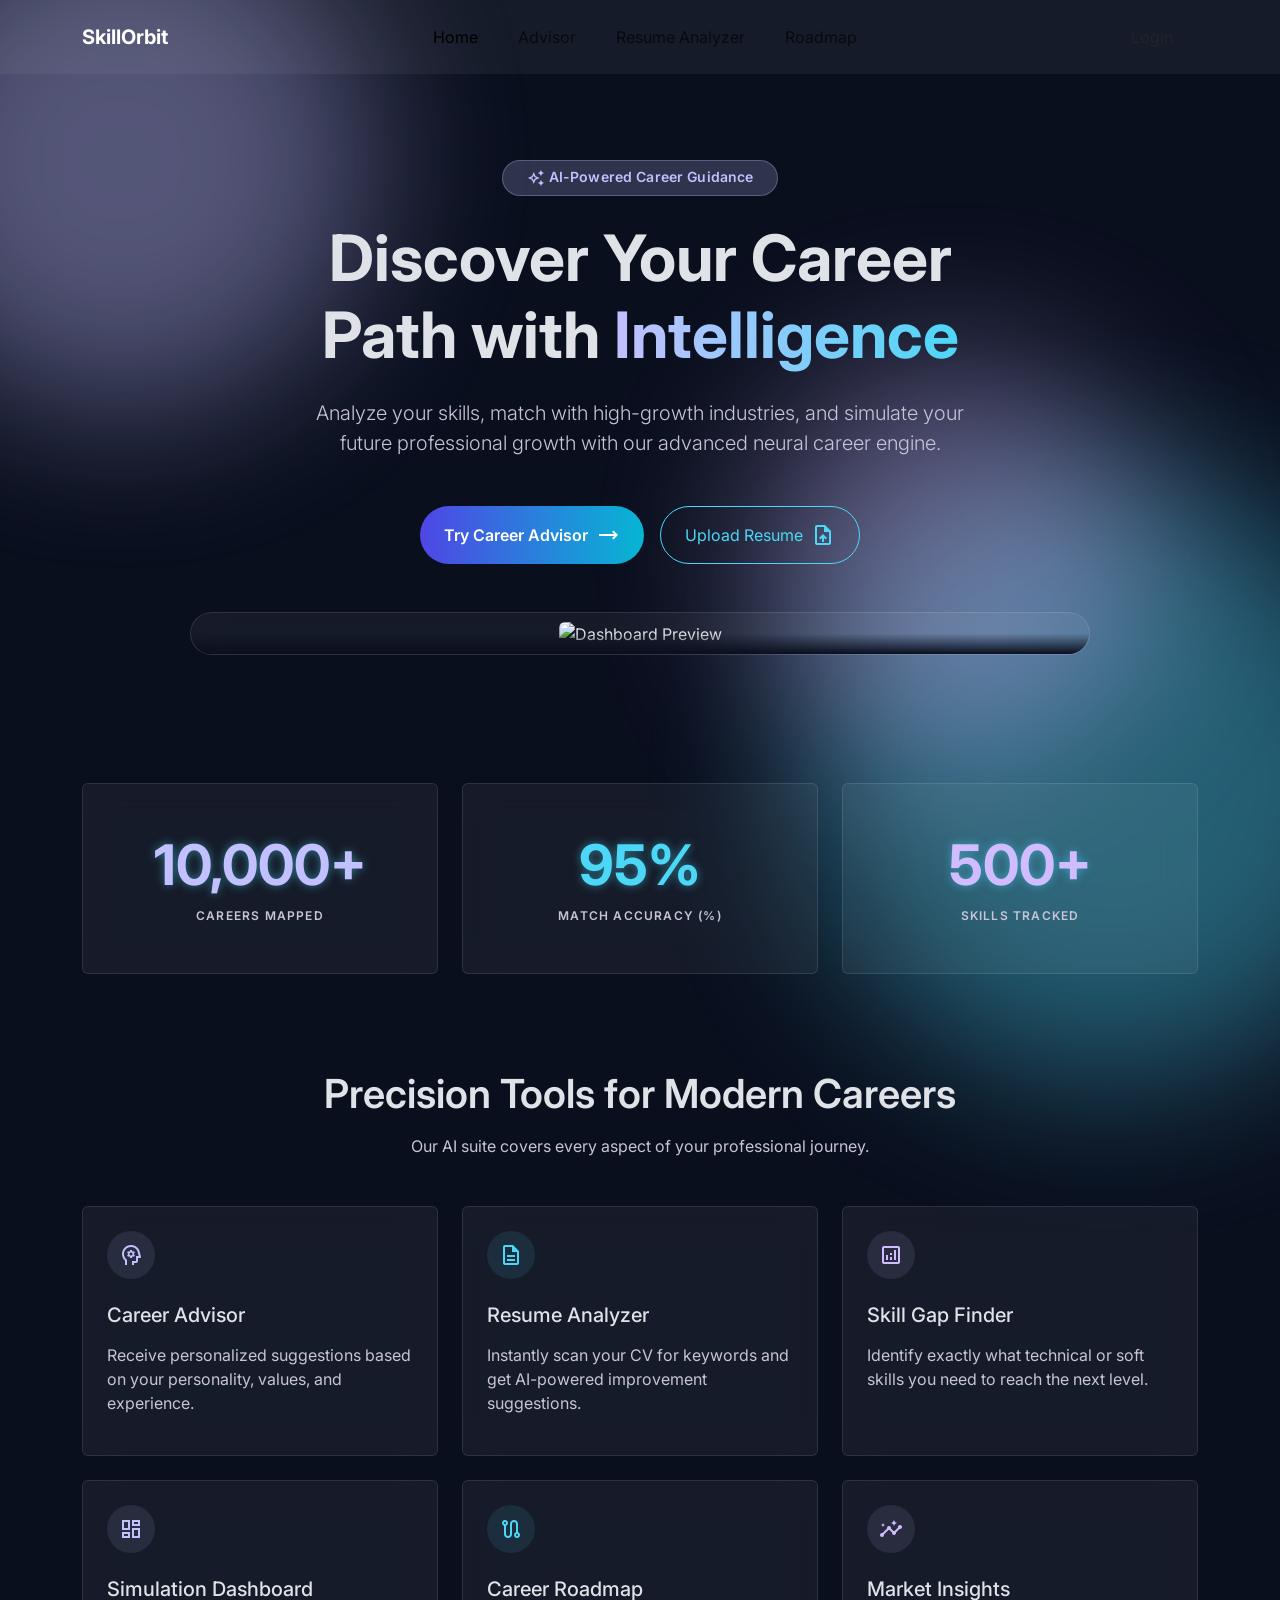
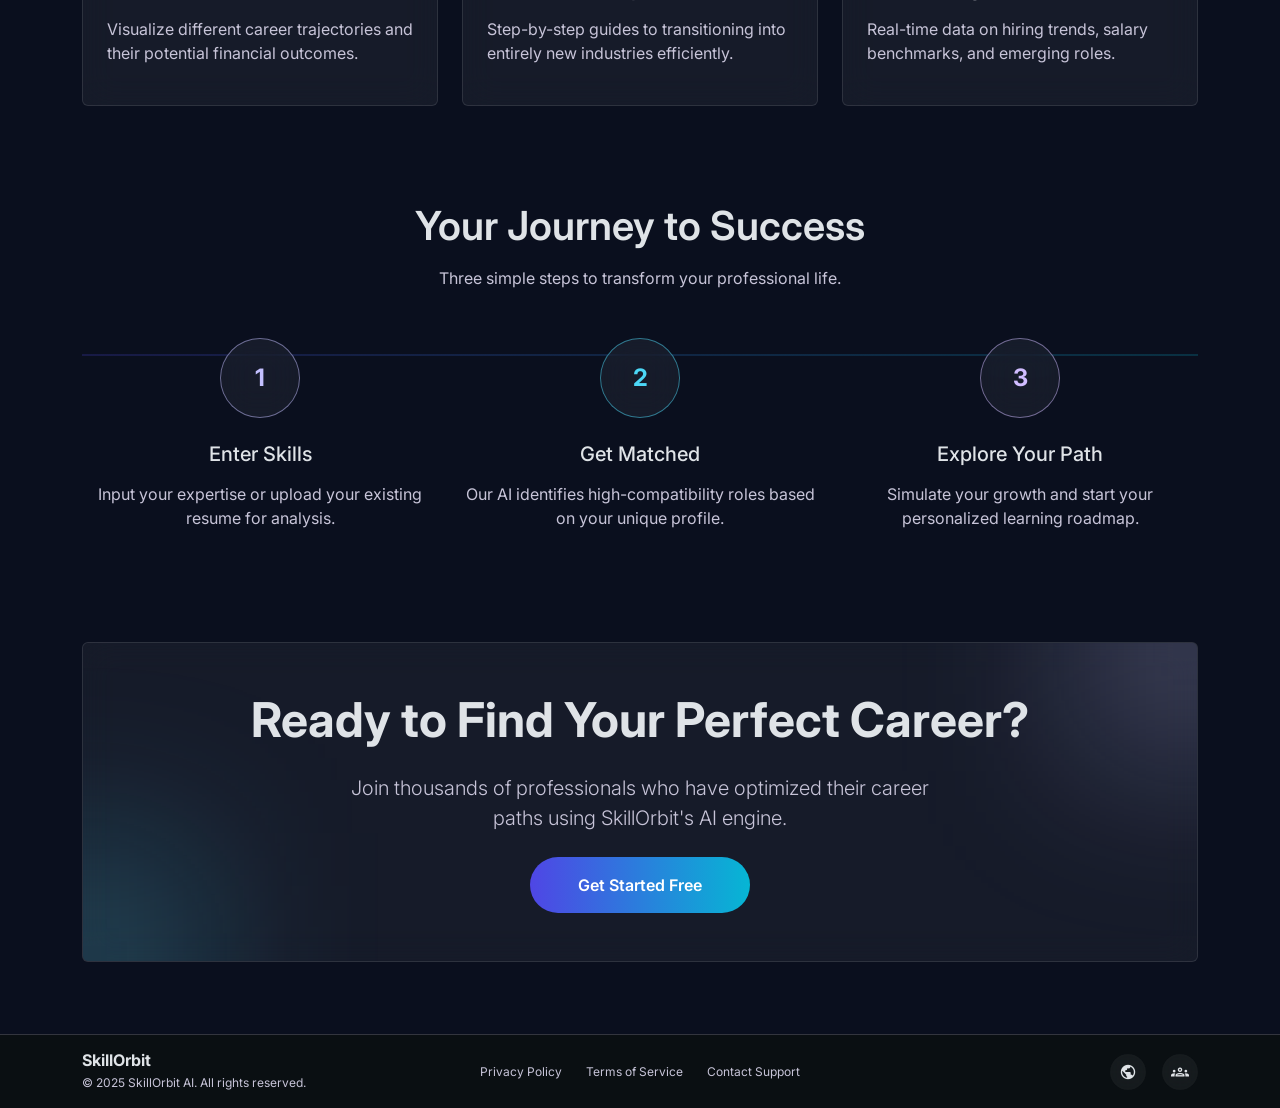
==== commit 68c83fb5: "Fixed routing issues and skill gap" ====
--- a/frontend/index.html
+++ b/frontend/index.html
@@ -272,7 +272,6 @@
                 <ul class="navbar-nav mx-auto gap-4">
                     <li class="nav-item"><a class="nav-link active" href="/">Home</a></li>
                     <li class="nav-item"><a class="nav-link" href="/advisor">Advisor</a></li>
-                    <li class="nav-item"><a class="nav-link" href="/skill-gap">Skill Gap</a></li>
                     <li class="nav-item"><a class="nav-link" href="/resume-analyzer">Resume Analyzer</a></li>
                     <li class="nav-item"><a class="nav-link" href="/roadmap">Roadmap</a></li>
                 </ul>
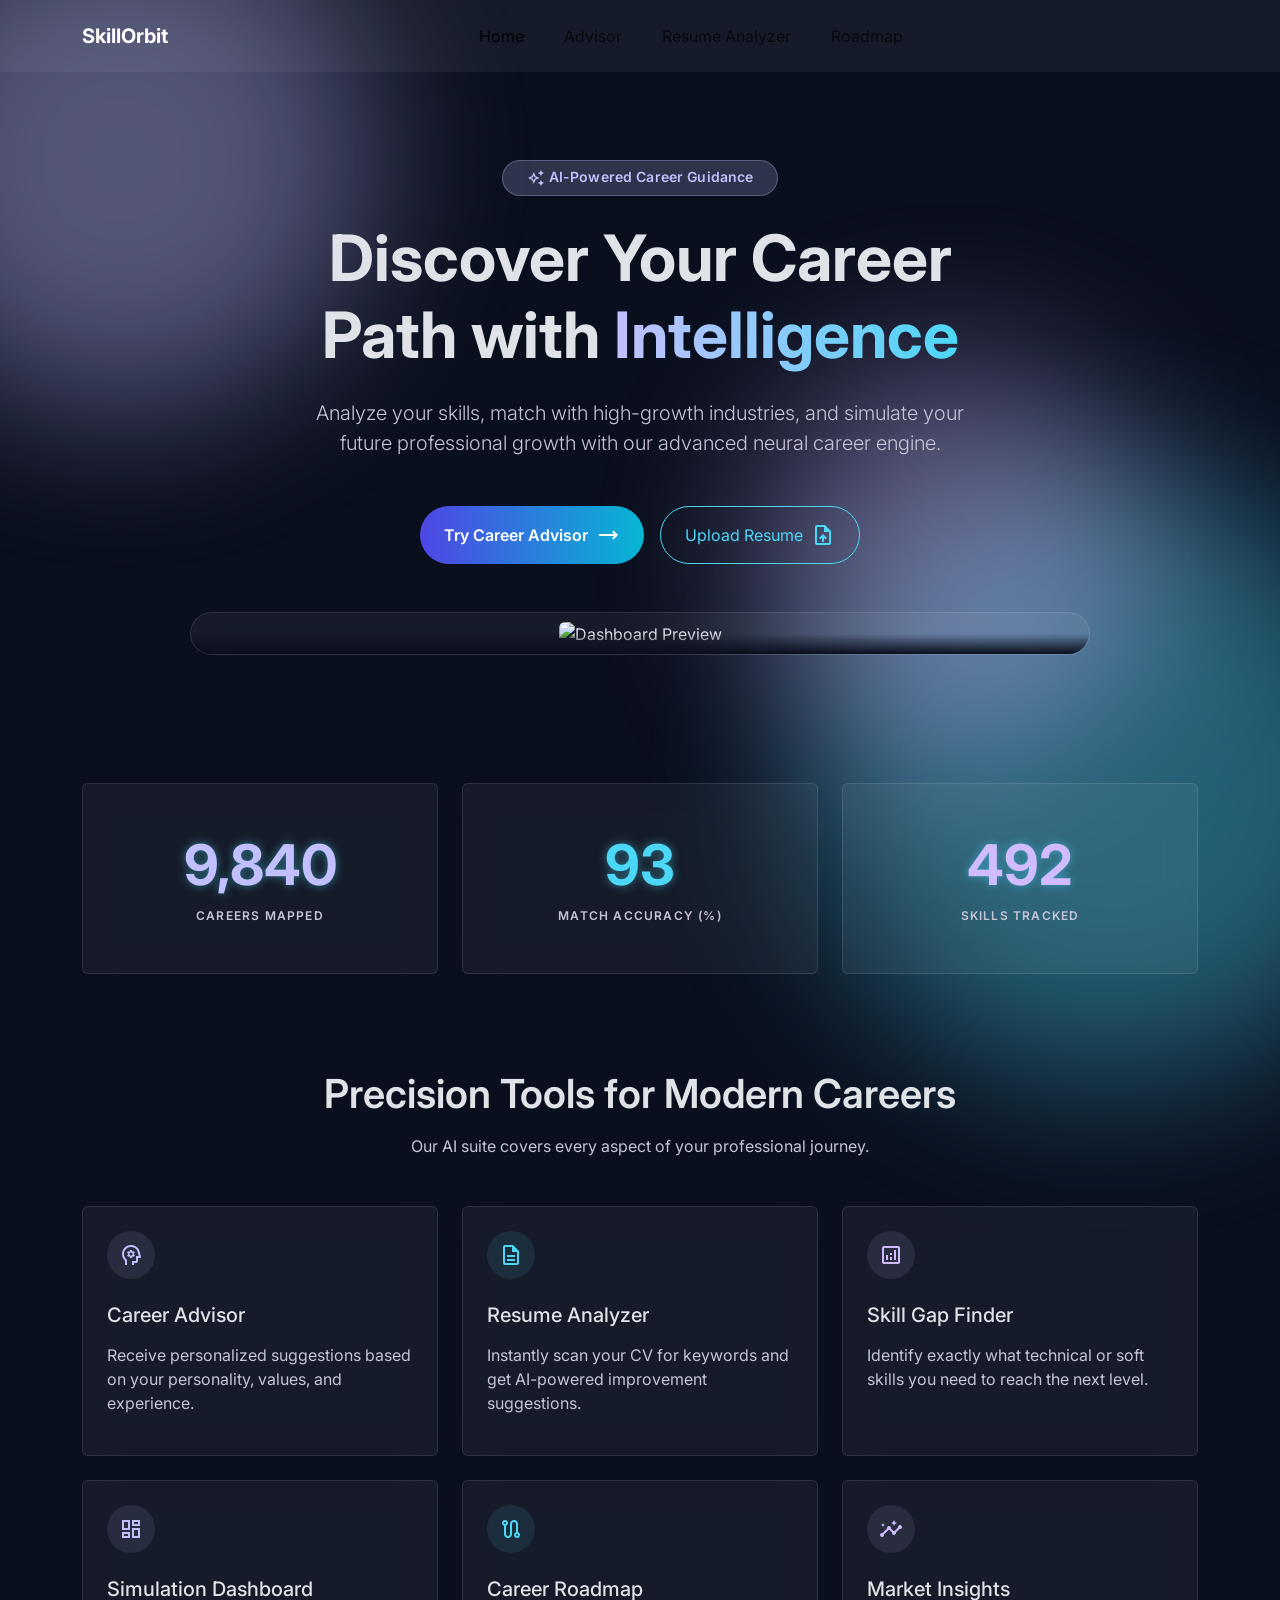
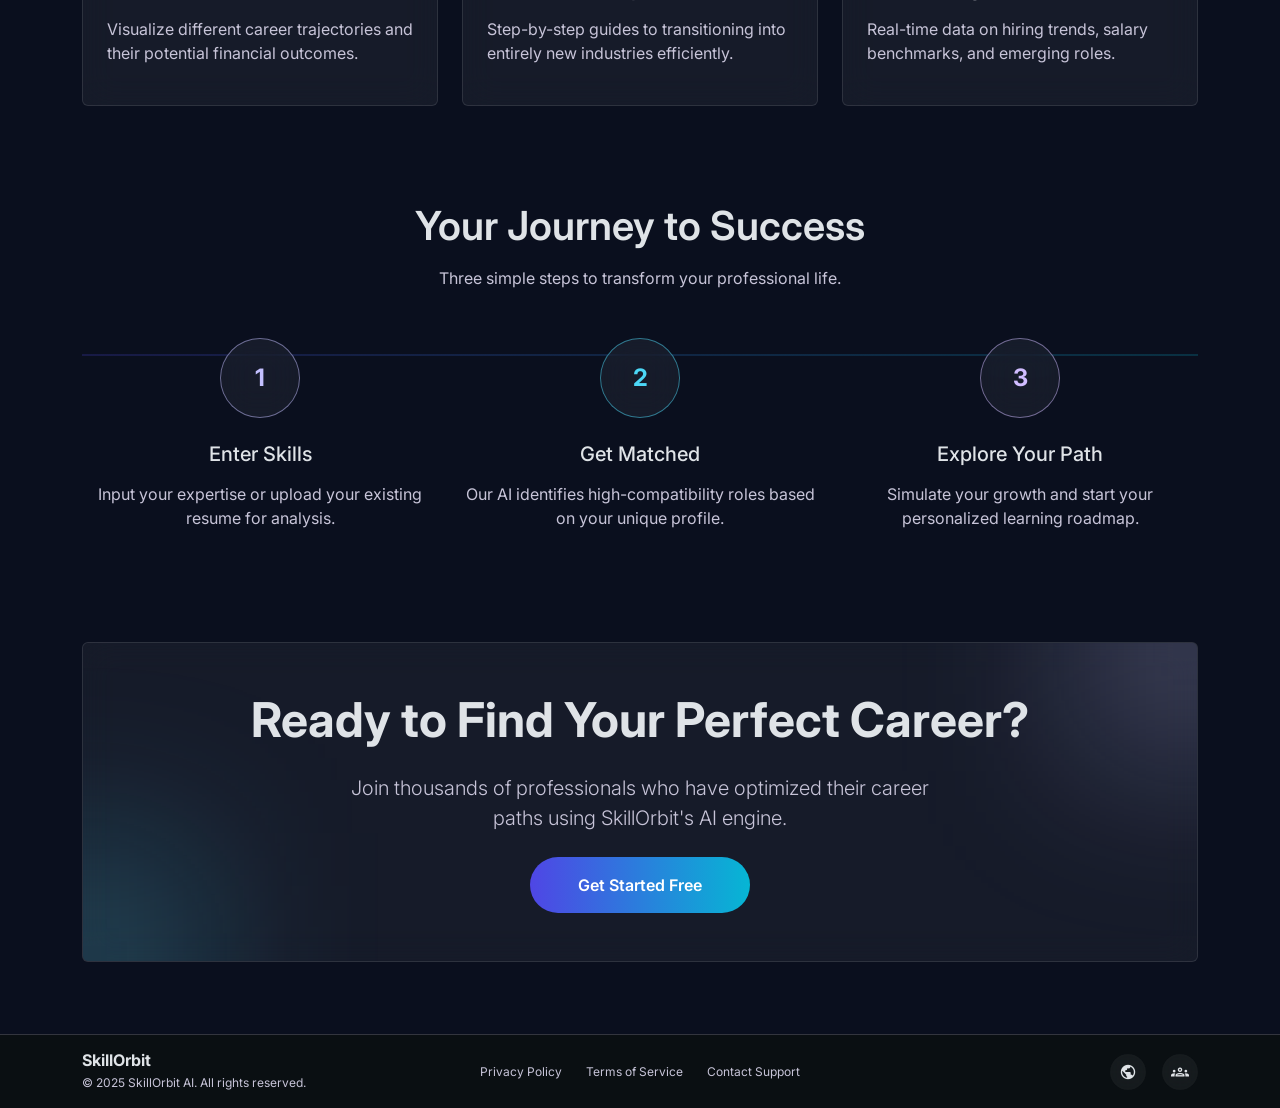
==== commit 47c2461e: "Fixed frontend" ====
--- a/frontend/index.html
+++ b/frontend/index.html
@@ -275,7 +275,6 @@
                     <li class="nav-item"><a class="nav-link" href="/resume-analyzer">Resume Analyzer</a></li>
                     <li class="nav-item"><a class="nav-link" href="/roadmap">Roadmap</a></li>
                 </ul>
-                <button type="button" class="btn btn-nav-login rounded-pill px-4 py-2">Login</button>
             </div>
         </div>
     </nav>
@@ -301,14 +300,14 @@
         </p>
 
         <div class="reveal d-flex flex-column flex-sm-row gap-3 justify-content-center mb-5">
-            <button class="btn btn-primary-gradient rounded-pill px-4 py-3 d-inline-flex align-items-center gap-2">
+            <a href="/advisor" class="btn btn-primary-gradient rounded-pill px-4 py-3 d-inline-flex align-items-center gap-2">
                 Try Career Advisor
                 <span class="material-symbols-outlined">trending_flat</span>
-            </button>
-            <button class="btn btn-outline-custom rounded-pill px-4 py-3 d-inline-flex align-items-center gap-2">
+            </a>
+            <a href="/resume-analyzer" class="btn btn-outline-custom rounded-pill px-4 py-3 d-inline-flex align-items-center gap-2">
                 Upload Resume
                 <span class="material-symbols-outlined">upload_file</span>
-            </button>
+            </a>
         </div>
 
         <div class="reveal mt-5">
@@ -481,7 +480,7 @@
             <p class="lead mx-auto mb-4 position-relative" style="max-width: 600px; color: var(--text-secondary);">
                 Join thousands of professionals who have optimized their career paths using SkillOrbit's AI engine.
             </p>
-            <button class="btn btn-primary-gradient rounded-pill px-5 py-3 position-relative">
+            <button onclick="window.scrollTo({top:0,behavior:'smooth'})" class="btn btn-primary-gradient rounded-pill px-5 py-3 position-relative">
                 Get Started Free
             </button>
         </div>
@@ -595,4 +594,4 @@
         });
     </script>
 </body>
-</html>
+</html>
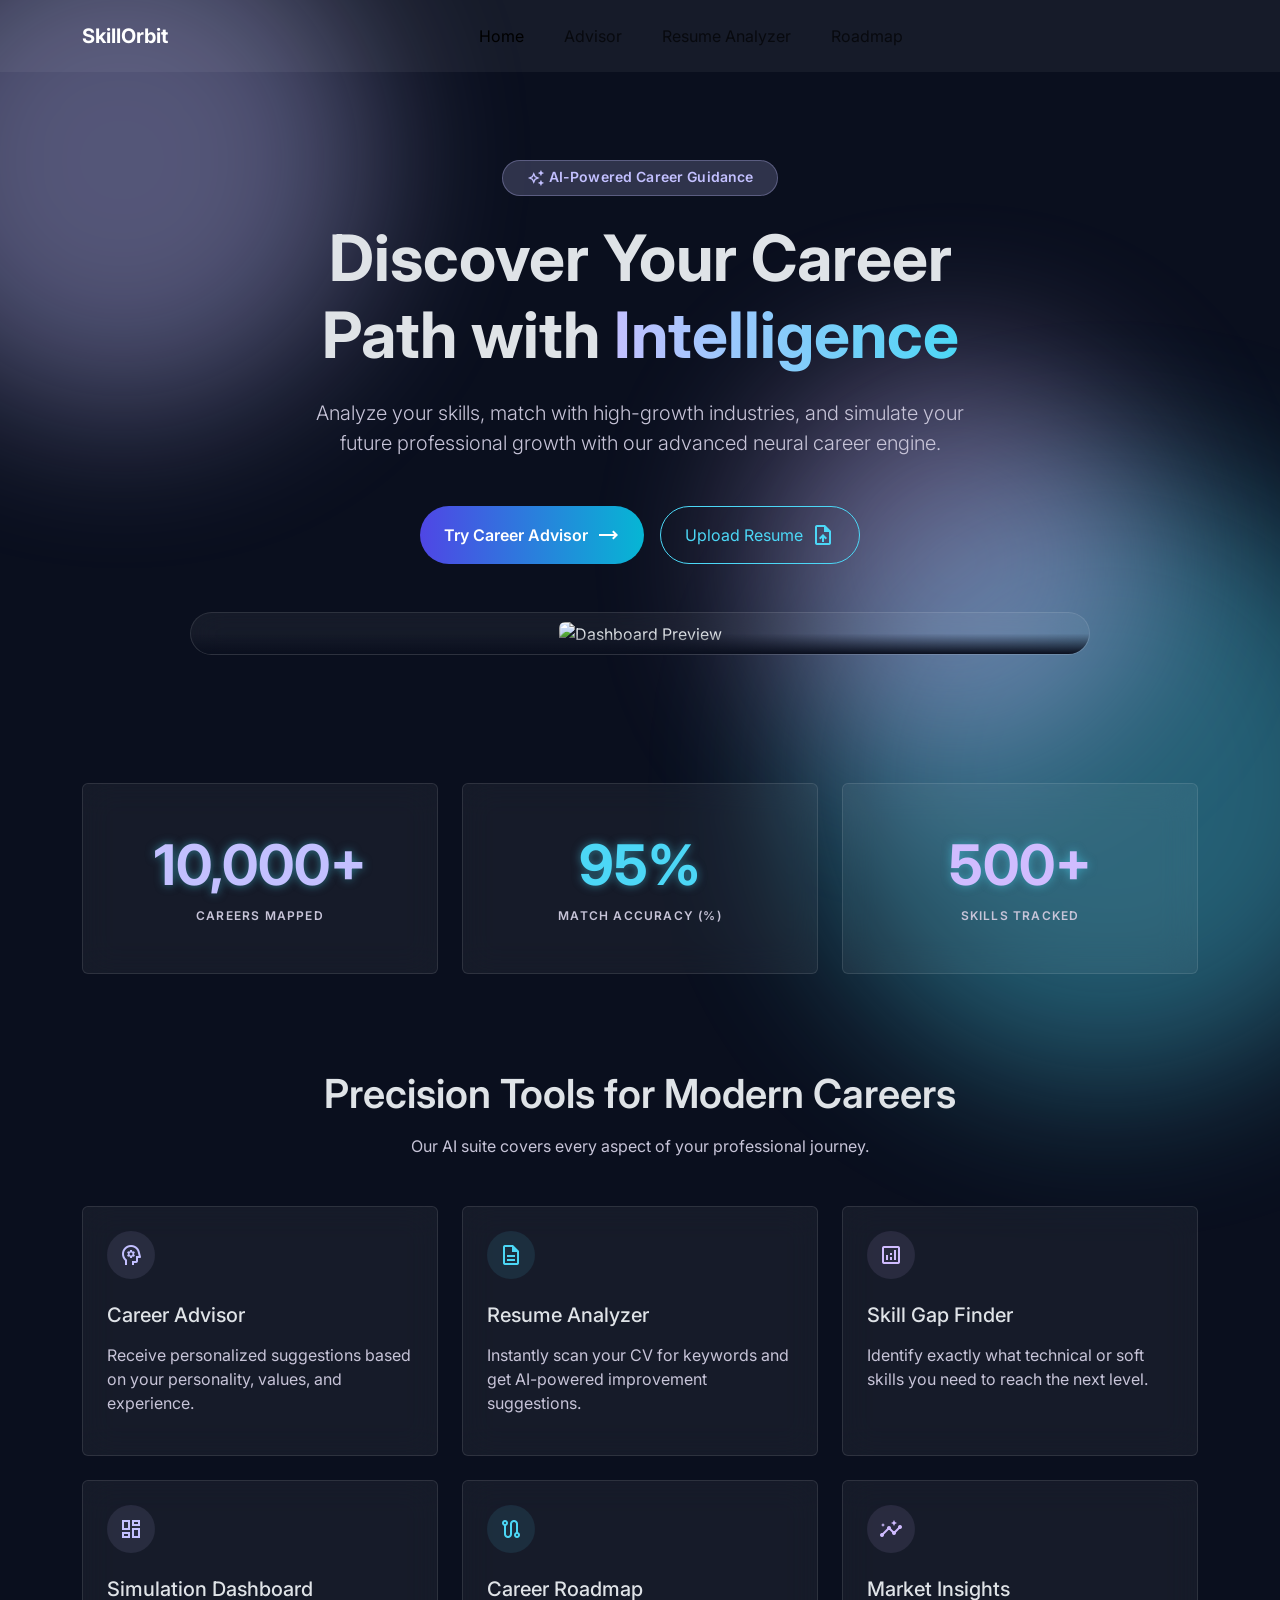
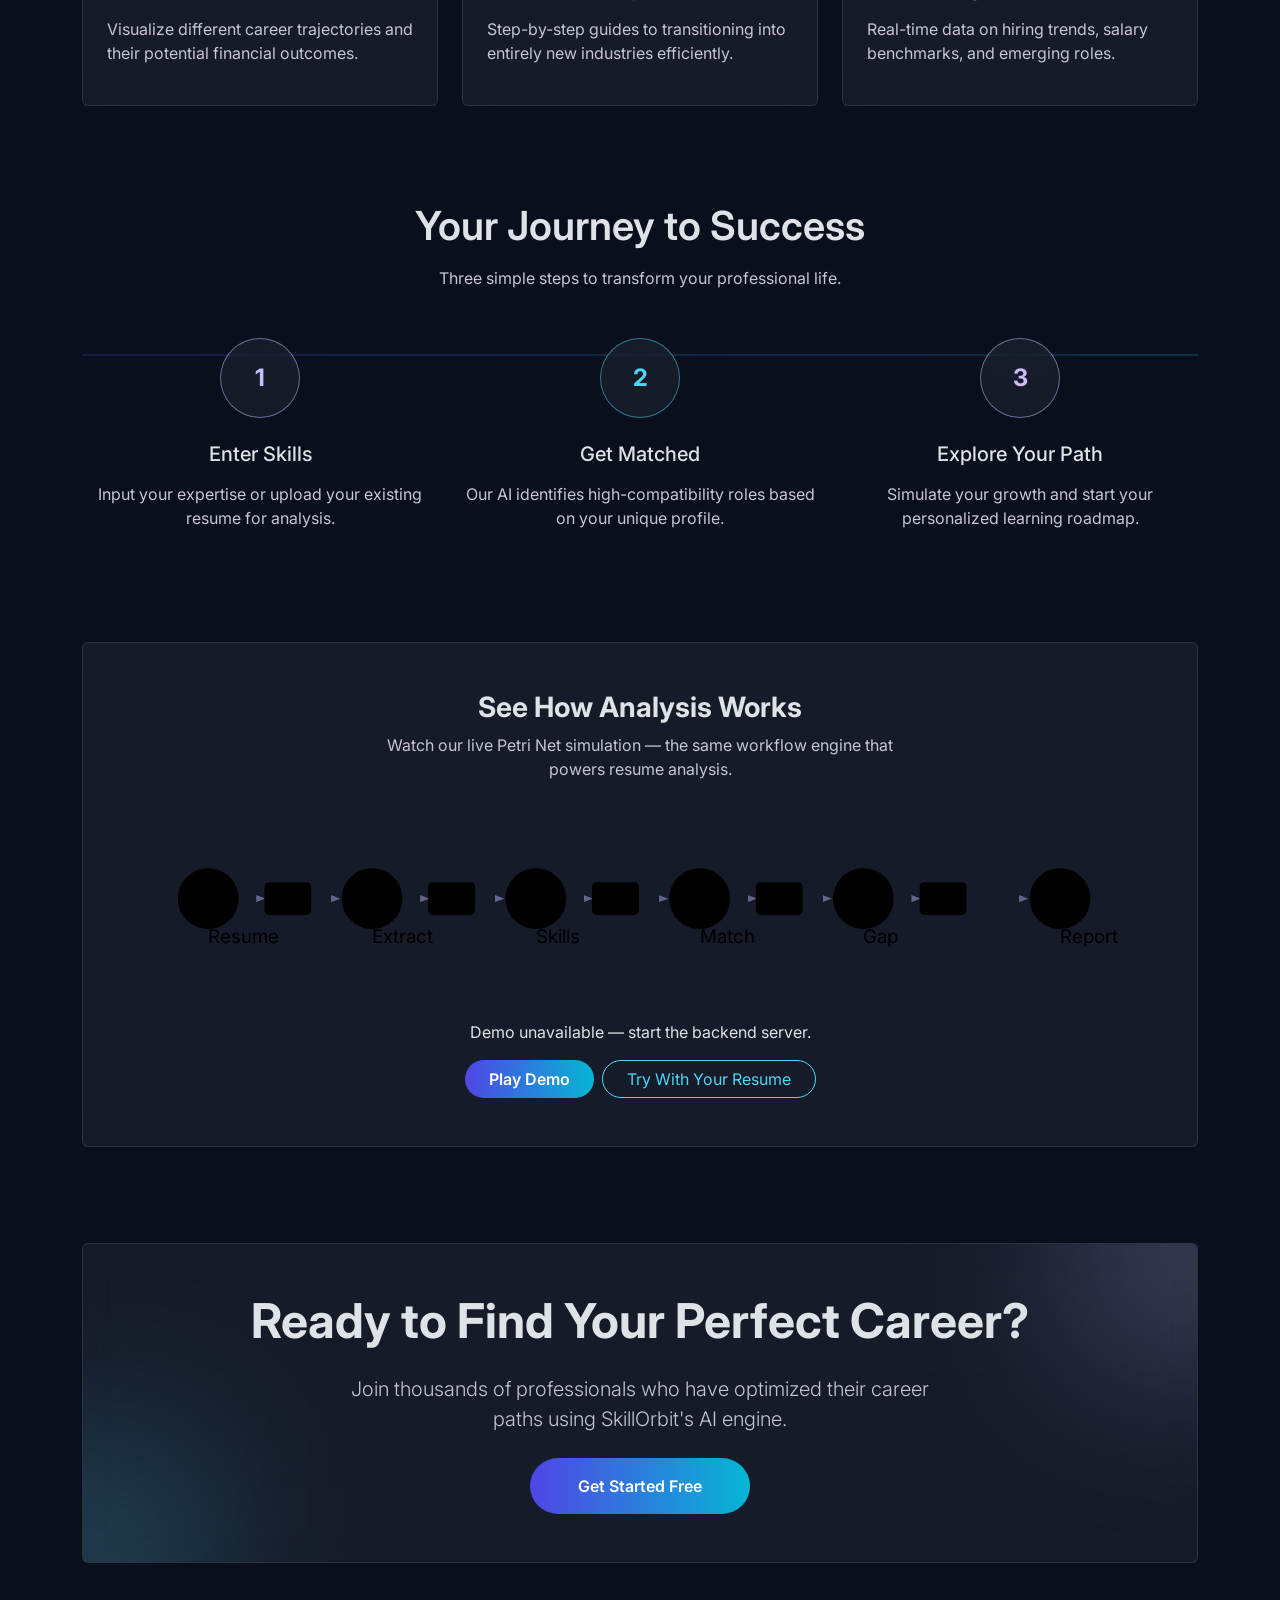
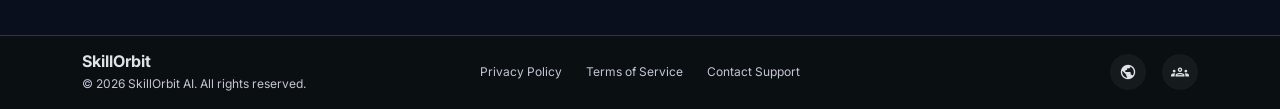
==== commit 89890d28: "Updated Code:Simulation added" ====
--- a/frontend/index.html
+++ b/frontend/index.html
@@ -14,6 +14,7 @@
     <!-- Material Icons -->
     <link href="https://fonts.googleapis.com/css2?family=Material+Symbols+Outlined:wght,FILL@100..700,0..1&display=swap" rel="stylesheet">
     <link href="/static/nav.css" rel="stylesheet">
+    <link href="/static/simulations.css" rel="stylesheet">
 
     <style>
         :root {
@@ -469,6 +470,60 @@
         </div>
     </section>
 
+    <!-- Live Simulation Demo -->
+    <section class="container py-5">
+        <div class="reveal glass-card rounded p-4 p-md-5">
+            <div class="text-center mb-4">
+                <h2 class="h3 fw-bold mb-2">See How Analysis Works</h2>
+                <p style="color: var(--text-secondary); max-width: 560px; margin: 0 auto;">
+                    Watch our live Petri Net simulation — the same workflow engine that powers resume analysis.
+                </p>
+            </div>
+            <div style="overflow-x:auto;">
+                <svg id="homePetriDemo" viewBox="0 0 870 170" style="width:100%; min-width:580px; display:block;">
+                    <defs>
+                        <marker id="home-arrow" markerWidth="8" markerHeight="6" refX="7" refY="3" orient="auto">
+                            <polygon points="0 0, 8 3, 0 6" fill="rgba(195,192,255,0.45)"/>
+                        </marker>
+                    </defs>
+                    <line class="pn-arrow" id="home-arrow-0" x1="93" y1="80" x2="114" y2="80" marker-end="url(#home-arrow)"/>
+                    <line class="pn-arrow" id="home-arrow-1" x1="154" y1="80" x2="178" y2="80" marker-end="url(#home-arrow)"/>
+                    <line class="pn-arrow" id="home-arrow-2" x1="234" y1="80" x2="254" y2="80" marker-end="url(#home-arrow)"/>
+                    <line class="pn-arrow" id="home-arrow-3" x1="294" y1="80" x2="318" y2="80" marker-end="url(#home-arrow)"/>
+                    <line class="pn-arrow" id="home-arrow-4" x1="374" y1="80" x2="394" y2="80" marker-end="url(#home-arrow)"/>
+                    <line class="pn-arrow" id="home-arrow-5" x1="434" y1="80" x2="458" y2="80" marker-end="url(#home-arrow)"/>
+                    <line class="pn-arrow" id="home-arrow-6" x1="514" y1="80" x2="534" y2="80" marker-end="url(#home-arrow)"/>
+                    <line class="pn-arrow" id="home-arrow-7" x1="574" y1="80" x2="598" y2="80" marker-end="url(#home-arrow)"/>
+                    <line class="pn-arrow" id="home-arrow-8" x1="654" y1="80" x2="674" y2="80" marker-end="url(#home-arrow)"/>
+                    <line class="pn-arrow" id="home-arrow-9" x1="714" y1="80" x2="766" y2="80" marker-end="url(#home-arrow)"/>
+                    <circle class="pn-place" id="home-place-P0" cx="66" cy="80" r="26"/><text class="pn-lbl" x="66" y="80">P0</text>
+                    <text class="pn-lbl-sm" x="66" y="118">Resume</text>
+                    <circle class="pn-place" id="home-place-P1" cx="206" cy="80" r="26"/><text class="pn-lbl" x="206" y="80">P1</text>
+                    <text class="pn-lbl-sm" x="206" y="118">Extract</text>
+                    <circle class="pn-place" id="home-place-P2" cx="346" cy="80" r="26"/><text class="pn-lbl" x="346" y="80">P2</text>
+                    <text class="pn-lbl-sm" x="346" y="118">Skills</text>
+                    <circle class="pn-place" id="home-place-P3" cx="486" cy="80" r="26"/><text class="pn-lbl" x="486" y="80">P3</text>
+                    <text class="pn-lbl-sm" x="486" y="118">Match</text>
+                    <circle class="pn-place" id="home-place-P4" cx="626" cy="80" r="26"/><text class="pn-lbl" x="626" y="80">P4</text>
+                    <text class="pn-lbl-sm" x="626" y="118">Gap</text>
+                    <circle class="pn-place" id="home-place-P5" cx="794" cy="80" r="26"/><text class="pn-lbl" x="794" y="80">P5</text>
+                    <text class="pn-lbl-sm" x="794" y="118">Report</text>
+                    <rect class="pn-trans" id="home-trans-T0" x="114" y="66" width="40" height="28" rx="4"/>
+                    <rect class="pn-trans" id="home-trans-T1" x="254" y="66" width="40" height="28" rx="4"/>
+                    <rect class="pn-trans" id="home-trans-T2" x="394" y="66" width="40" height="28" rx="4"/>
+                    <rect class="pn-trans" id="home-trans-T3" x="534" y="66" width="40" height="28" rx="4"/>
+                    <rect class="pn-trans" id="home-trans-T4" x="674" y="66" width="40" height="28" rx="4"/>
+                    <circle class="pn-token-dot" id="home-token" cx="66" cy="80" r="7"/>
+                </svg>
+            </div>
+            <div class="sim-msg text-center mt-3" id="home-petri-msg">Click Play Demo or scroll here to start</div>
+            <div class="text-center mt-3 d-flex gap-2 justify-content-center flex-wrap">
+                <button type="button" class="btn btn-primary-gradient rounded-pill px-4" id="btn-home-petri">Play Demo</button>
+                <a href="/resume-analyzer" class="btn btn-outline-custom rounded-pill px-4">Try With Your Resume</a>
+            </div>
+        </div>
+    </section>
+
     <!-- CTA Banner -->
     <section class="container py-5">
         <div class="reveal glass-card rounded p-5 text-center position-relative overflow-hidden">
@@ -493,7 +548,7 @@
             <div class="row align-items-center g-3">
                 <div class="col-md-4 text-center text-md-start">
                     <h5 class="fw-bold mb-1 fs-6">SkillOrbit</h5>
-                    <p class="mb-0" style="font-size: 12px; color: var(--text-secondary);">© 2025 SkillOrbit AI. All rights reserved.</p>
+                    <p class="mb-0" style="font-size: 12px; color: var(--text-secondary);">© 2026 SkillOrbit AI. All rights reserved.</p>
                 </div>
                 <div class="col-md-4 text-center">
                     <div class="d-flex gap-4 justify-content-center flex-wrap">
@@ -520,9 +575,43 @@
 
     <!-- Bootstrap JS -->
     <script src="https://cdn.jsdelivr.net/npm/bootstrap@5.3.2/dist/js/bootstrap.bundle.min.js"></script>
+    <script src="/static/simulations.js"></script>
 
     <!-- Minimal JavaScript for Animations -->
     <script>
+        const HOME_PETRI_COORDS = { P0: 66, P1: 206, P2: 346, P3: 486, P4: 626, P5: 794 };
+        let homePetriPlayed = false;
+
+        async function playHomePetriDemo() {
+            const msg = document.getElementById('home-petri-msg');
+            msg.textContent = 'Running analysis pipeline…';
+            try {
+                const res = await fetch('/api/petri-simulate', { method: 'POST', headers: { 'Content-Type': 'application/json' }, body: '{}' });
+                const data = await res.json();
+                await SimUtils.animatePetriFromLog(data.log || [], {
+                    placePrefix: 'home-place-',
+                    transPrefix: 'home-trans-',
+                    tokenId: 'home-token',
+                    msgId: 'home-petri-msg',
+                    placeCoords: HOME_PETRI_COORDS,
+                    stepDelay: 750,
+                });
+                msg.textContent = 'Demo complete — upload your resume for a personalized run.';
+            } catch (e) {
+                msg.textContent = 'Demo unavailable — start the backend server.';
+            }
+        }
+
+        document.getElementById('btn-home-petri')?.addEventListener('click', playHomePetriDemo);
+
+        const demoObserver = new IntersectionObserver((entries) => {
+            if (entries[0].isIntersecting && !homePetriPlayed) {
+                homePetriPlayed = true;
+                playHomePetriDemo();
+            }
+        }, { threshold: 0.4 });
+        const demoSection = document.getElementById('homePetriDemo');
+        if (demoSection) demoObserver.observe(demoSection.closest('section'));
         // Intersection Observer for Reveal Animations
         const observerOptions = {
             threshold: 0.1,
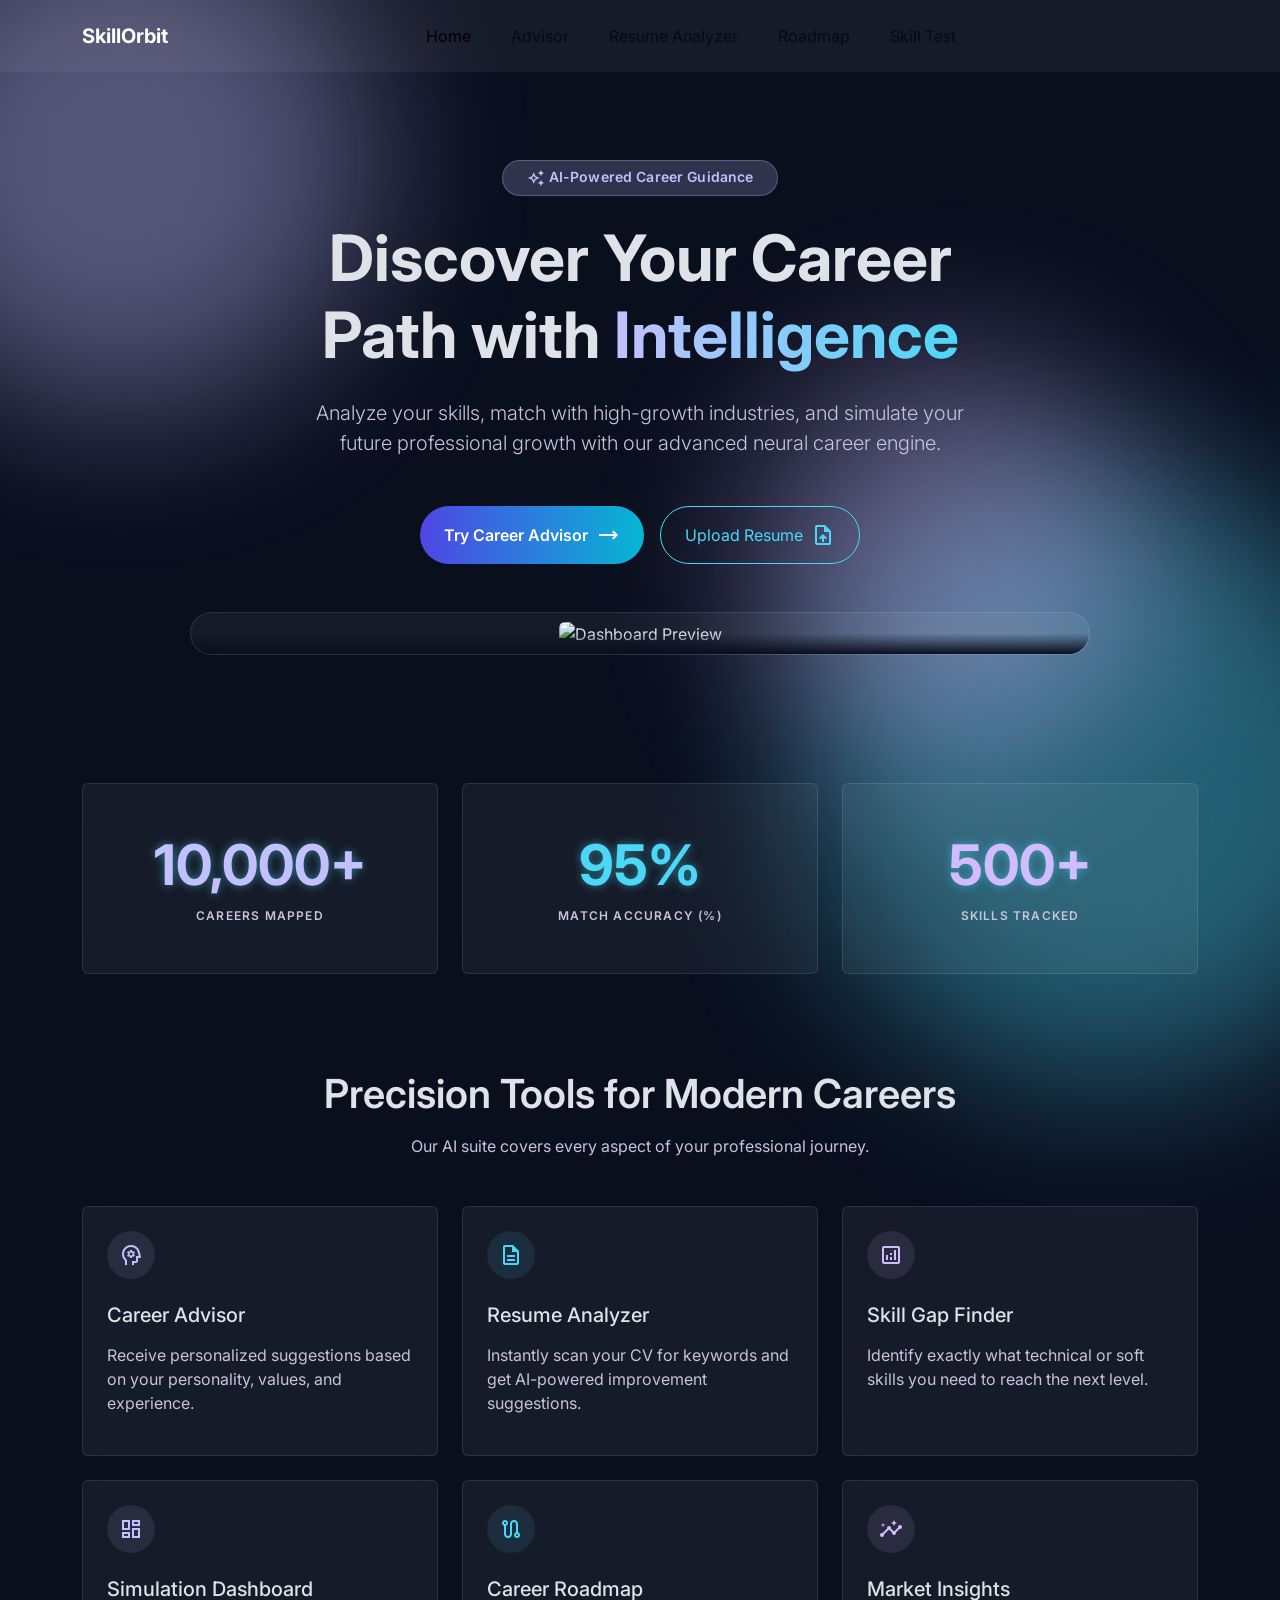
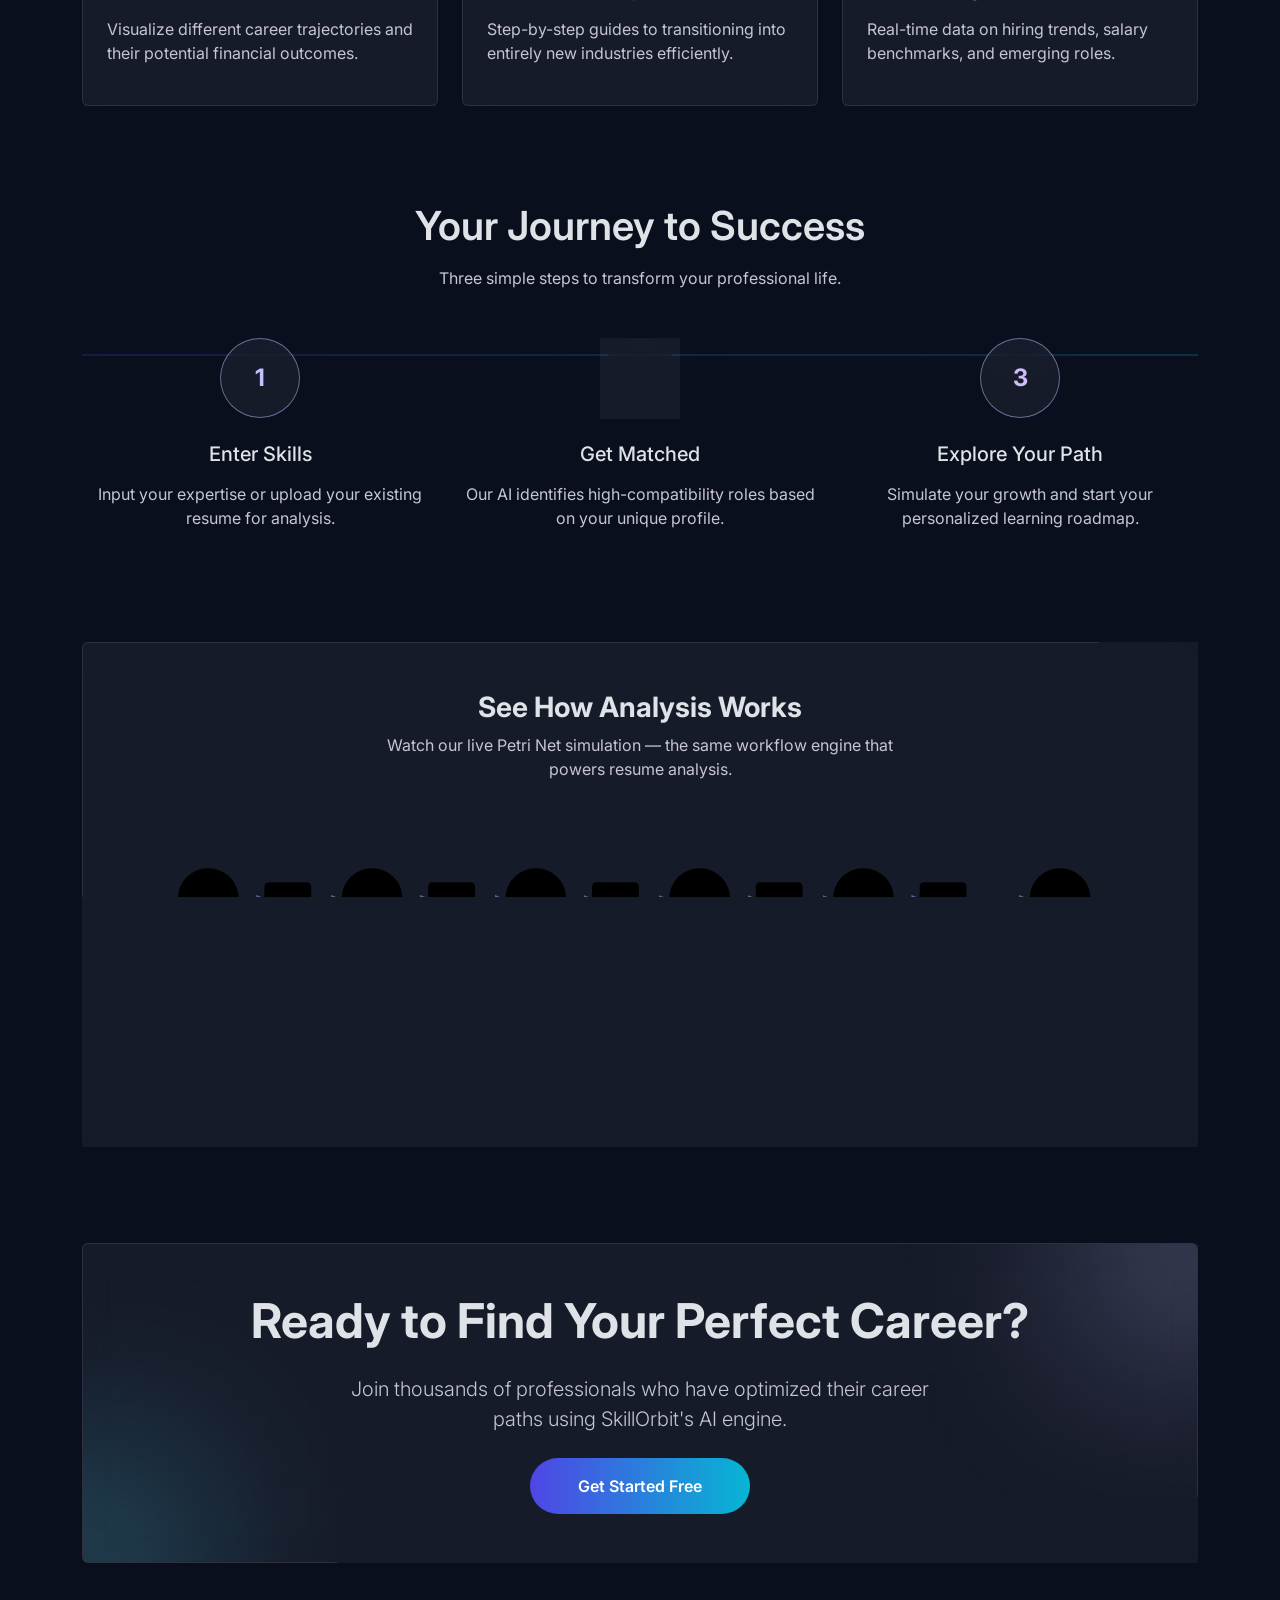
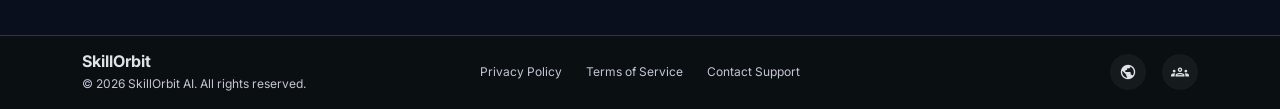
==== commit 91b624d8: "Added skill test path to navbar" ====
--- a/frontend/index.html
+++ b/frontend/index.html
@@ -1,5 +1,6 @@
 <!DOCTYPE html>
 <html lang="en">
+
 <head>
     <meta charset="UTF-8">
     <meta name="viewport" content="width=device-width, initial-scale=1.0">
@@ -12,7 +13,8 @@
     <link href="https://fonts.googleapis.com/css2?family=Inter:wght@400;500;600;700;800&display=swap" rel="stylesheet">
 
     <!-- Material Icons -->
-    <link href="https://fonts.googleapis.com/css2?family=Material+Symbols+Outlined:wght,FILL@100..700,0..1&display=swap" rel="stylesheet">
+    <link href="https://fonts.googleapis.com/css2?family=Material+Symbols+Outlined:wght,FILL@100..700,0..1&display=swap"
+        rel="stylesheet">
     <link href="/static/nav.css" rel="stylesheet">
     <link href="/static/simulations.css" rel="stylesheet">
 
@@ -136,10 +138,21 @@
         }
 
         @keyframes float {
-            0% { transform: translate(0, 0) scale(1); }
-            33% { transform: translate(10vw, 15vh) scale(1.1); }
-            66% { transform: translate(-5vw, 25vh) scale(0.9); }
-            100% { transform: translate(0, 0) scale(1); }
+            0% {
+                transform: translate(0, 0) scale(1);
+            }
+
+            33% {
+                transform: translate(10vw, 15vh) scale(1.1);
+            }
+
+            66% {
+                transform: translate(-5vw, 25vh) scale(0.9);
+            }
+
+            100% {
+                transform: translate(0, 0) scale(1);
+            }
         }
 
         /* Navbar — see /static/nav.css */
@@ -256,6 +269,7 @@
         }
     </style>
 </head>
+
 <body>
     <!-- Background Orbs -->
     <div class="orb orb-1"></div>
@@ -266,7 +280,8 @@
     <nav class="navbar navbar-expand-lg navbar-custom fixed-top">
         <div class="container">
             <a class="navbar-brand text-white fw-bold fs-5" href="/">SkillOrbit</a>
-            <button class="navbar-toggler" type="button" data-bs-toggle="collapse" data-bs-target="#navbarNav" aria-controls="navbarNav" aria-expanded="false" aria-label="Toggle navigation">
+            <button class="navbar-toggler" type="button" data-bs-toggle="collapse" data-bs-target="#navbarNav"
+                aria-controls="navbarNav" aria-expanded="false" aria-label="Toggle navigation">
                 <span class="navbar-toggler-icon"></span>
             </button>
             <div class="collapse navbar-collapse" id="navbarNav">
@@ -275,271 +290,318 @@
                     <li class="nav-item"><a class="nav-link" href="/advisor">Advisor</a></li>
                     <li class="nav-item"><a class="nav-link" href="/resume-analyzer">Resume Analyzer</a></li>
                     <li class="nav-item"><a class="nav-link" href="/roadmap">Roadmap</a></li>
+                    <li class="nav-item"><a class="nav-link" href="/skill-test">Skill Test</a></li>
                 </ul>
             </div>
         </div>
     </nav>
 
     <main class="page-main">
-    <!-- Hero Section -->
-    <header class="container text-center" style="padding-top: 160px; padding-bottom: 80px;">
-        <div class="reveal">
-            <span class="badge badge-custom rounded-pill px-4 py-2 mb-4">
-                <span class="material-symbols-outlined sm align-middle">auto_awesome</span>
-                AI-Powered Career Guidance
-            </span>
-        </div>
-
-        <h1 class="reveal display-3 fw-bold mb-4">
-            Discover Your Career<br class="d-none d-md-block">
-            Path with <span class="gradient-text">Intelligence</span>
-        </h1>
-
-        <p class="reveal lead text-secondary mx-auto mb-5" style="max-width: 700px; color: var(--text-secondary) !important;">
-            Analyze your skills, match with high-growth industries, and simulate your future professional
-            growth with our advanced neural career engine.
-        </p>
-
-        <div class="reveal d-flex flex-column flex-sm-row gap-3 justify-content-center mb-5">
-            <a href="/advisor" class="btn btn-primary-gradient rounded-pill px-4 py-3 d-inline-flex align-items-center gap-2">
-                Try Career Advisor
-                <span class="material-symbols-outlined">trending_flat</span>
-            </a>
-            <a href="/resume-analyzer" class="btn btn-outline-custom rounded-pill px-4 py-3 d-inline-flex align-items-center gap-2">
-                Upload Resume
-                <span class="material-symbols-outlined">upload_file</span>
-            </a>
-        </div>
-
-        <div class="reveal mt-5">
-            <div class="glass-card p-2 dashboard-preview" style="max-width: 900px; margin: 0 auto;">
-                <img src="https://lh3.googleusercontent.com/aida-public/[base64]"
-                     alt="Dashboard Preview" class="img-fluid rounded" style="border-radius: 1.5rem;">
-            </div>
-        </div>
-    </header>
-
-    <!-- Stats Section -->
-    <section class="container py-5">
-        <div class="row g-4">
-            <div class="col-md-4">
-                <div class="reveal glass-card p-5 rounded text-center">
-                    <div class="display-4 fw-bold glow-cyan mb-2" style="color: var(--primary);" data-count="10000">0</div>
-                    <div class="text-uppercase fw-semibold" style="font-size: 12px; letter-spacing: 0.1em; color: var(--text-secondary);">Careers Mapped</div>
-                </div>
-            </div>
-            <div class="col-md-4">
-                <div class="reveal glass-card p-5 rounded text-center">
-                    <div class="display-4 fw-bold glow-cyan mb-2" style="color: var(--secondary);" data-count="95">0</div>
-                    <div class="text-uppercase fw-semibold" style="font-size: 12px; letter-spacing: 0.1em; color: var(--text-secondary);">Match Accuracy (%)</div>
-                </div>
-            </div>
-            <div class="col-md-4">
-                <div class="reveal glass-card p-5 rounded text-center">
-                    <div class="display-4 fw-bold glow-cyan mb-2" style="color: var(--tertiary);" data-count="500">0</div>
-                    <div class="text-uppercase fw-semibold" style="font-size: 12px; letter-spacing: 0.1em; color: var(--text-secondary);">Skills Tracked</div>
-                </div>
-            </div>
-        </div>
-    </section>
-
-    <!-- Features Section -->
-    <section class="container py-5">
-        <div class="text-center mb-5">
-            <h2 class="reveal display-6 fw-semibold mb-3">Precision Tools for Modern Careers</h2>
-            <p class="reveal" style="color: var(--text-secondary);">Our AI suite covers every aspect of your professional journey.</p>
-        </div>
-
-        <div class="row g-4">
-            <!-- Feature 1 -->
-            <div class="col-md-4">
-                <div class="reveal glass-card p-4 rounded h-100">
-                    <div class="feature-icon icon-primary mb-4">
-                        <span class="material-symbols-outlined">psychology</span>
-                    </div>
-                    <h5 class="mb-3">Career Advisor</h5>
-                    <p style="color: var(--text-secondary);">Receive personalized suggestions based on your personality, values, and experience.</p>
-                </div>
-            </div>
-
-            <!-- Feature 2 -->
-            <div class="col-md-4">
-                <div class="reveal glass-card p-4 rounded h-100">
-                    <div class="feature-icon icon-secondary mb-4">
-                        <span class="material-symbols-outlined">description</span>
-                    </div>
-                    <h5 class="mb-3">Resume Analyzer</h5>
-                    <p style="color: var(--text-secondary);">Instantly scan your CV for keywords and get AI-powered improvement suggestions.</p>
-                </div>
-            </div>
-
-            <!-- Feature 3 -->
-            <div class="col-md-4">
-                <div class="reveal glass-card p-4 rounded h-100">
-                    <div class="feature-icon icon-tertiary mb-4">
-                        <span class="material-symbols-outlined">analytics</span>
-                    </div>
-                    <h5 class="mb-3">Skill Gap Finder</h5>
-                    <p style="color: var(--text-secondary);">Identify exactly what technical or soft skills you need to reach the next level.</p>
-                </div>
-            </div>
-
-            <!-- Feature 4 -->
-            <div class="col-md-4">
-                <div class="reveal glass-card p-4 rounded h-100">
-                    <div class="feature-icon icon-primary mb-4">
-                        <span class="material-symbols-outlined">dashboard</span>
-                    </div>
-                    <h5 class="mb-3">Simulation Dashboard</h5>
-                    <p style="color: var(--text-secondary);">Visualize different career trajectories and their potential financial outcomes.</p>
-                </div>
-            </div>
-
-            <!-- Feature 5 -->
-            <div class="col-md-4">
-                <div class="reveal glass-card p-4 rounded h-100">
-                    <div class="feature-icon icon-secondary mb-4">
-                        <span class="material-symbols-outlined">route</span>
-                    </div>
-                    <h5 class="mb-3">Career Roadmap</h5>
-                    <p style="color: var(--text-secondary);">Step-by-step guides to transitioning into entirely new industries efficiently.</p>
-                </div>
-            </div>
-
-            <!-- Feature 6 -->
-            <div class="col-md-4">
-                <div class="reveal glass-card p-4 rounded h-100">
-                    <div class="feature-icon icon-tertiary mb-4">
-                        <span class="material-symbols-outlined">insights</span>
-                    </div>
-                    <h5 class="mb-3">Market Insights</h5>
-                    <p style="color: var(--text-secondary);">Real-time data on hiring trends, salary benchmarks, and emerging roles.</p>
-                </div>
-            </div>
-        </div>
-    </section>
-
-    <!-- How It Works Section -->
-    <section class="container py-5">
-        <div class="text-center mb-5">
-            <h2 class="reveal display-6 fw-semibold mb-3">Your Journey to Success</h2>
-            <p class="reveal" style="color: var(--text-secondary);">Three simple steps to transform your professional life.</p>
-        </div>
-
-        <div class="position-relative">
-            <!-- Timeline Connector (Desktop only) -->
-            <div class="timeline-connector d-none d-md-block position-absolute w-100" style="top: 40px; left: 0;"></div>
-
-            <div class="row g-4 position-relative">
-                <!-- Step 1 -->
-                <div class="col-md-4">
-                    <div class="reveal text-center">
-                        <div class="step-circle glass-card rounded-circle mx-auto d-flex align-items-center justify-content-center mb-4"
-                             style="border: 1px solid rgba(195, 192, 255, 0.5); color: var(--primary);">
-                            1
-                        </div>
-                        <h5 class="mb-3">Enter Skills</h5>
-                        <p style="color: var(--text-secondary);">Input your expertise or upload your existing resume for analysis.</p>
-                    </div>
-                </div>
-
-                <!-- Step 2 -->
-                <div class="col-md-4">
-                    <div class="reveal text-center">
-                        <div class="step-circle glass-card rounded-circle mx-auto d-flex align-items-center justify-content-center mb-4"
-                             style="border: 1px solid rgba(76, 215, 246, 0.5); color: var(--secondary);">
-                            2
-                        </div>
-                        <h5 class="mb-3">Get Matched</h5>
-                        <p style="color: var(--text-secondary);">Our AI identifies high-compatibility roles based on your unique profile.</p>
-                    </div>
-                </div>
-
-                <!-- Step 3 -->
-                <div class="col-md-4">
-                    <div class="reveal text-center">
-                        <div class="step-circle glass-card rounded-circle mx-auto d-flex align-items-center justify-content-center mb-4"
-                             style="border: 1px solid rgba(208, 188, 255, 0.5); color: var(--tertiary);">
-                            3
-                        </div>
-                        <h5 class="mb-3">Explore Your Path</h5>
-                        <p style="color: var(--text-secondary);">Simulate your growth and start your personalized learning roadmap.</p>
-                    </div>
-                </div>
-            </div>
-        </div>
-    </section>
-
-    <!-- Live Simulation Demo -->
-    <section class="container py-5">
-        <div class="reveal glass-card rounded p-4 p-md-5">
-            <div class="text-center mb-4">
-                <h2 class="h3 fw-bold mb-2">See How Analysis Works</h2>
-                <p style="color: var(--text-secondary); max-width: 560px; margin: 0 auto;">
-                    Watch our live Petri Net simulation — the same workflow engine that powers resume analysis.
+        <!-- Hero Section -->
+        <header class="container text-center" style="padding-top: 160px; padding-bottom: 80px;">
+            <div class="reveal">
+                <span class="badge badge-custom rounded-pill px-4 py-2 mb-4">
+                    <span class="material-symbols-outlined sm align-middle">auto_awesome</span>
+                    AI-Powered Career Guidance
+                </span>
+            </div>
+
+            <h1 class="reveal display-3 fw-bold mb-4">
+                Discover Your Career<br class="d-none d-md-block">
+                Path with <span class="gradient-text">Intelligence</span>
+            </h1>
+
+            <p class="reveal lead text-secondary mx-auto mb-5"
+                style="max-width: 700px; color: var(--text-secondary) !important;">
+                Analyze your skills, match with high-growth industries, and simulate your future professional
+                growth with our advanced neural career engine.
+            </p>
+
+            <div class="reveal d-flex flex-column flex-sm-row gap-3 justify-content-center mb-5">
+                <a href="/advisor"
+                    class="btn btn-primary-gradient rounded-pill px-4 py-3 d-inline-flex align-items-center gap-2">
+                    Try Career Advisor
+                    <span class="material-symbols-outlined">trending_flat</span>
+                </a>
+                <a href="/resume-analyzer"
+                    class="btn btn-outline-custom rounded-pill px-4 py-3 d-inline-flex align-items-center gap-2">
+                    Upload Resume
+                    <span class="material-symbols-outlined">upload_file</span>
+                </a>
+            </div>
+
+            <div class="reveal mt-5">
+                <div class="glass-card p-2 dashboard-preview" style="max-width: 900px; margin: 0 auto;">
+                    <img src="https://lh3.googleusercontent.com/aida-public/[base64]"
+                        alt="Dashboard Preview" class="img-fluid rounded" style="border-radius: 1.5rem;">
+                </div>
+            </div>
+        </header>
+
+        <!-- Stats Section -->
+        <section class="container py-5">
+            <div class="row g-4">
+                <div class="col-md-4">
+                    <div class="reveal glass-card p-5 rounded text-center">
+                        <div class="display-4 fw-bold glow-cyan mb-2" style="color: var(--primary);" data-count="10000">
+                            0</div>
+                        <div class="text-uppercase fw-semibold"
+                            style="font-size: 12px; letter-spacing: 0.1em; color: var(--text-secondary);">Careers Mapped
+                        </div>
+                    </div>
+                </div>
+                <div class="col-md-4">
+                    <div class="reveal glass-card p-5 rounded text-center">
+                        <div class="display-4 fw-bold glow-cyan mb-2" style="color: var(--secondary);" data-count="95">0
+                        </div>
+                        <div class="text-uppercase fw-semibold"
+                            style="font-size: 12px; letter-spacing: 0.1em; color: var(--text-secondary);">Match Accuracy
+                            (%)</div>
+                    </div>
+                </div>
+                <div class="col-md-4">
+                    <div class="reveal glass-card p-5 rounded text-center">
+                        <div class="display-4 fw-bold glow-cyan mb-2" style="color: var(--tertiary);" data-count="500">0
+                        </div>
+                        <div class="text-uppercase fw-semibold"
+                            style="font-size: 12px; letter-spacing: 0.1em; color: var(--text-secondary);">Skills Tracked
+                        </div>
+                    </div>
+                </div>
+            </div>
+        </section>
+
+        <!-- Features Section -->
+        <section class="container py-5">
+            <div class="text-center mb-5">
+                <h2 class="reveal display-6 fw-semibold mb-3">Precision Tools for Modern Careers</h2>
+                <p class="reveal" style="color: var(--text-secondary);">Our AI suite covers every aspect of your
+                    professional journey.</p>
+            </div>
+
+            <div class="row g-4">
+                <!-- Feature 1 -->
+                <div class="col-md-4">
+                    <div class="reveal glass-card p-4 rounded h-100">
+                        <div class="feature-icon icon-primary mb-4">
+                            <span class="material-symbols-outlined">psychology</span>
+                        </div>
+                        <h5 class="mb-3">Career Advisor</h5>
+                        <p style="color: var(--text-secondary);">Receive personalized suggestions based on your
+                            personality, values, and experience.</p>
+                    </div>
+                </div>
+
+                <!-- Feature 2 -->
+                <div class="col-md-4">
+                    <div class="reveal glass-card p-4 rounded h-100">
+                        <div class="feature-icon icon-secondary mb-4">
+                            <span class="material-symbols-outlined">description</span>
+                        </div>
+                        <h5 class="mb-3">Resume Analyzer</h5>
+                        <p style="color: var(--text-secondary);">Instantly scan your CV for keywords and get AI-powered
+                            improvement suggestions.</p>
+                    </div>
+                </div>
+
+                <!-- Feature 3 -->
+                <div class="col-md-4">
+                    <div class="reveal glass-card p-4 rounded h-100">
+                        <div class="feature-icon icon-tertiary mb-4">
+                            <span class="material-symbols-outlined">analytics</span>
+                        </div>
+                        <h5 class="mb-3">Skill Gap Finder</h5>
+                        <p style="color: var(--text-secondary);">Identify exactly what technical or soft skills you need
+                            to reach the next level.</p>
+                    </div>
+                </div>
+
+                <!-- Feature 4 -->
+                <div class="col-md-4">
+                    <div class="reveal glass-card p-4 rounded h-100">
+                        <div class="feature-icon icon-primary mb-4">
+                            <span class="material-symbols-outlined">dashboard</span>
+                        </div>
+                        <h5 class="mb-3">Simulation Dashboard</h5>
+                        <p style="color: var(--text-secondary);">Visualize different career trajectories and their
+                            potential financial outcomes.</p>
+                    </div>
+                </div>
+
+                <!-- Feature 5 -->
+                <div class="col-md-4">
+                    <div class="reveal glass-card p-4 rounded h-100">
+                        <div class="feature-icon icon-secondary mb-4">
+                            <span class="material-symbols-outlined">route</span>
+                        </div>
+                        <h5 class="mb-3">Career Roadmap</h5>
+                        <p style="color: var(--text-secondary);">Step-by-step guides to transitioning into entirely new
+                            industries efficiently.</p>
+                    </div>
+                </div>
+
+                <!-- Feature 6 -->
+                <div class="col-md-4">
+                    <div class="reveal glass-card p-4 rounded h-100">
+                        <div class="feature-icon icon-tertiary mb-4">
+                            <span class="material-symbols-outlined">insights</span>
+                        </div>
+                        <h5 class="mb-3">Market Insights</h5>
+                        <p style="color: var(--text-secondary);">Real-time data on hiring trends, salary benchmarks, and
+                            emerging roles.</p>
+                    </div>
+                </div>
+            </div>
+        </section>
+
+        <!-- How It Works Section -->
+        <section class="container py-5">
+            <div class="text-center mb-5">
+                <h2 class="reveal display-6 fw-semibold mb-3">Your Journey to Success</h2>
+                <p class="reveal" style="color: var(--text-secondary);">Three simple steps to transform your
+                    professional life.</p>
+            </div>
+
+            <div class="position-relative">
+                <!-- Timeline Connector (Desktop only) -->
+                <div class="timeline-connector d-none d-md-block position-absolute w-100" style="top: 40px; left: 0;">
+                </div>
+
+                <div class="row g-4 position-relative">
+                    <!-- Step 1 -->
+                    <div class="col-md-4">
+                        <div class="reveal text-center">
+                            <div class="step-circle glass-card rounded-circle mx-auto d-flex align-items-center justify-content-center mb-4"
+                                style="border: 1px solid rgba(195, 192, 255, 0.5); color: var(--primary);">
+                                1
+                            </div>
+                            <h5 class="mb-3">Enter Skills</h5>
+                            <p style="color: var(--text-secondary);">Input your expertise or upload your existing resume
+                                for analysis.</p>
+                        </div>
+                    </div>
+
+                    <!-- Step 2 -->
+                    <div class="col-md-4">
+                        <div class="reveal text-center">
+                            <div class="step-circle glass-card rounded-circle mx-auto d-flex align-items-center justify-content-center mb-4"
+                                style="border: 1px solid rgba(76, 215, 246, 0.5); color: var(--secondary);">
+                                2
+                            </div>
+                            <h5 class="mb-3">Get Matched</h5>
+                            <p style="color: var(--text-secondary);">Our AI identifies high-compatibility roles based on
+                                your unique profile.</p>
+                        </div>
+                    </div>
+
+                    <!-- Step 3 -->
+                    <div class="col-md-4">
+                        <div class="reveal text-center">
+                            <div class="step-circle glass-card rounded-circle mx-auto d-flex align-items-center justify-content-center mb-4"
+                                style="border: 1px solid rgba(208, 188, 255, 0.5); color: var(--tertiary);">
+                                3
+                            </div>
+                            <h5 class="mb-3">Explore Your Path</h5>
+                            <p style="color: var(--text-secondary);">Simulate your growth and start your personalized
+                                learning roadmap.</p>
+                        </div>
+                    </div>
+                </div>
+            </div>
+        </section>
+
+        <!-- Live Simulation Demo -->
+        <section class="container py-5">
+            <div class="reveal glass-card rounded p-4 p-md-5">
+                <div class="text-center mb-4">
+                    <h2 class="h3 fw-bold mb-2">See How Analysis Works</h2>
+                    <p style="color: var(--text-secondary); max-width: 560px; margin: 0 auto;">
+                        Watch our live Petri Net simulation — the same workflow engine that powers resume analysis.
+                    </p>
+                </div>
+                <div style="overflow-x:auto;">
+                    <svg id="homePetriDemo" viewBox="0 0 870 170" style="width:100%; min-width:580px; display:block;">
+                        <defs>
+                            <marker id="home-arrow" markerWidth="8" markerHeight="6" refX="7" refY="3" orient="auto">
+                                <polygon points="0 0, 8 3, 0 6" fill="rgba(195,192,255,0.45)" />
+                            </marker>
+                        </defs>
+                        <line class="pn-arrow" id="home-arrow-0" x1="93" y1="80" x2="114" y2="80"
+                            marker-end="url(#home-arrow)" />
+                        <line class="pn-arrow" id="home-arrow-1" x1="154" y1="80" x2="178" y2="80"
+                            marker-end="url(#home-arrow)" />
+                        <line class="pn-arrow" id="home-arrow-2" x1="234" y1="80" x2="254" y2="80"
+                            marker-end="url(#home-arrow)" />
+                        <line class="pn-arrow" id="home-arrow-3" x1="294" y1="80" x2="318" y2="80"
+                            marker-end="url(#home-arrow)" />
+                        <line class="pn-arrow" id="home-arrow-4" x1="374" y1="80" x2="394" y2="80"
+                            marker-end="url(#home-arrow)" />
+                        <line class="pn-arrow" id="home-arrow-5" x1="434" y1="80" x2="458" y2="80"
+                            marker-end="url(#home-arrow)" />
+                        <line class="pn-arrow" id="home-arrow-6" x1="514" y1="80" x2="534" y2="80"
+                            marker-end="url(#home-arrow)" />
+                        <line class="pn-arrow" id="home-arrow-7" x1="574" y1="80" x2="598" y2="80"
+                            marker-end="url(#home-arrow)" />
+                        <line class="pn-arrow" id="home-arrow-8" x1="654" y1="80" x2="674" y2="80"
+                            marker-end="url(#home-arrow)" />
+                        <line class="pn-arrow" id="home-arrow-9" x1="714" y1="80" x2="766" y2="80"
+                            marker-end="url(#home-arrow)" />
+                        <circle class="pn-place" id="home-place-P0" cx="66" cy="80" r="26" /><text class="pn-lbl" x="66"
+                            y="80">P0</text>
+                        <text class="pn-lbl-sm" x="66" y="118">Resume</text>
+                        <circle class="pn-place" id="home-place-P1" cx="206" cy="80" r="26" /><text class="pn-lbl"
+                            x="206" y="80">P1</text>
+                        <text class="pn-lbl-sm" x="206" y="118">Extract</text>
+                        <circle class="pn-place" id="home-place-P2" cx="346" cy="80" r="26" /><text class="pn-lbl"
+                            x="346" y="80">P2</text>
+                        <text class="pn-lbl-sm" x="346" y="118">Skills</text>
+                        <circle class="pn-place" id="home-place-P3" cx="486" cy="80" r="26" /><text class="pn-lbl"
+                            x="486" y="80">P3</text>
+                        <text class="pn-lbl-sm" x="486" y="118">Match</text>
+                        <circle class="pn-place" id="home-place-P4" cx="626" cy="80" r="26" /><text class="pn-lbl"
+                            x="626" y="80">P4</text>
+                        <text class="pn-lbl-sm" x="626" y="118">Gap</text>
+                        <circle class="pn-place" id="home-place-P5" cx="794" cy="80" r="26" /><text class="pn-lbl"
+                            x="794" y="80">P5</text>
+                        <text class="pn-lbl-sm" x="794" y="118">Report</text>
+                        <rect class="pn-trans" id="home-trans-T0" x="114" y="66" width="40" height="28" rx="4" />
+                        <rect class="pn-trans" id="home-trans-T1" x="254" y="66" width="40" height="28" rx="4" />
+                        <rect class="pn-trans" id="home-trans-T2" x="394" y="66" width="40" height="28" rx="4" />
+                        <rect class="pn-trans" id="home-trans-T3" x="534" y="66" width="40" height="28" rx="4" />
+                        <rect class="pn-trans" id="home-trans-T4" x="674" y="66" width="40" height="28" rx="4" />
+                        <circle class="pn-token-dot" id="home-token" cx="66" cy="80" r="7" />
+                    </svg>
+                </div>
+                <div class="sim-msg text-center mt-3" id="home-petri-msg">Click Play Demo or scroll here to start</div>
+                <div class="text-center mt-3 d-flex gap-2 justify-content-center flex-wrap">
+                    <button type="button" class="btn btn-primary-gradient rounded-pill px-4" id="btn-home-petri">Play
+                        Demo</button>
+                    <a href="/resume-analyzer" class="btn btn-outline-custom rounded-pill px-4">Try With Your Resume</a>
+                </div>
+            </div>
+        </section>
+
+        <!-- CTA Banner -->
+        <section class="container py-5">
+            <div class="reveal glass-card rounded p-5 text-center position-relative overflow-hidden">
+                <!-- Inner Glows -->
+                <div class="position-absolute top-0 end-0"
+                    style="width: 256px; height: 256px; background: rgba(195, 192, 255, 0.2); filter: blur(80px); transform: translate(50%, -50%);">
+                </div>
+                <div class="position-absolute bottom-0 start-0"
+                    style="width: 256px; height: 256px; background: rgba(76, 215, 246, 0.2); filter: blur(80px); transform: translate(-50%, 50%);">
+                </div>
+
+                <h2 class="display-5 fw-bold mb-4 position-relative">Ready to Find Your Perfect Career?</h2>
+                <p class="lead mx-auto mb-4 position-relative" style="max-width: 600px; color: var(--text-secondary);">
+                    Join thousands of professionals who have optimized their career paths using SkillOrbit's AI engine.
                 </p>
-            </div>
-            <div style="overflow-x:auto;">
-                <svg id="homePetriDemo" viewBox="0 0 870 170" style="width:100%; min-width:580px; display:block;">
-                    <defs>
-                        <marker id="home-arrow" markerWidth="8" markerHeight="6" refX="7" refY="3" orient="auto">
-                            <polygon points="0 0, 8 3, 0 6" fill="rgba(195,192,255,0.45)"/>
-                        </marker>
-                    </defs>
-                    <line class="pn-arrow" id="home-arrow-0" x1="93" y1="80" x2="114" y2="80" marker-end="url(#home-arrow)"/>
-                    <line class="pn-arrow" id="home-arrow-1" x1="154" y1="80" x2="178" y2="80" marker-end="url(#home-arrow)"/>
-                    <line class="pn-arrow" id="home-arrow-2" x1="234" y1="80" x2="254" y2="80" marker-end="url(#home-arrow)"/>
-                    <line class="pn-arrow" id="home-arrow-3" x1="294" y1="80" x2="318" y2="80" marker-end="url(#home-arrow)"/>
-                    <line class="pn-arrow" id="home-arrow-4" x1="374" y1="80" x2="394" y2="80" marker-end="url(#home-arrow)"/>
-                    <line class="pn-arrow" id="home-arrow-5" x1="434" y1="80" x2="458" y2="80" marker-end="url(#home-arrow)"/>
-                    <line class="pn-arrow" id="home-arrow-6" x1="514" y1="80" x2="534" y2="80" marker-end="url(#home-arrow)"/>
-                    <line class="pn-arrow" id="home-arrow-7" x1="574" y1="80" x2="598" y2="80" marker-end="url(#home-arrow)"/>
-                    <line class="pn-arrow" id="home-arrow-8" x1="654" y1="80" x2="674" y2="80" marker-end="url(#home-arrow)"/>
-                    <line class="pn-arrow" id="home-arrow-9" x1="714" y1="80" x2="766" y2="80" marker-end="url(#home-arrow)"/>
-                    <circle class="pn-place" id="home-place-P0" cx="66" cy="80" r="26"/><text class="pn-lbl" x="66" y="80">P0</text>
-                    <text class="pn-lbl-sm" x="66" y="118">Resume</text>
-                    <circle class="pn-place" id="home-place-P1" cx="206" cy="80" r="26"/><text class="pn-lbl" x="206" y="80">P1</text>
-                    <text class="pn-lbl-sm" x="206" y="118">Extract</text>
-                    <circle class="pn-place" id="home-place-P2" cx="346" cy="80" r="26"/><text class="pn-lbl" x="346" y="80">P2</text>
-                    <text class="pn-lbl-sm" x="346" y="118">Skills</text>
-                    <circle class="pn-place" id="home-place-P3" cx="486" cy="80" r="26"/><text class="pn-lbl" x="486" y="80">P3</text>
-                    <text class="pn-lbl-sm" x="486" y="118">Match</text>
-                    <circle class="pn-place" id="home-place-P4" cx="626" cy="80" r="26"/><text class="pn-lbl" x="626" y="80">P4</text>
-                    <text class="pn-lbl-sm" x="626" y="118">Gap</text>
-                    <circle class="pn-place" id="home-place-P5" cx="794" cy="80" r="26"/><text class="pn-lbl" x="794" y="80">P5</text>
-                    <text class="pn-lbl-sm" x="794" y="118">Report</text>
-                    <rect class="pn-trans" id="home-trans-T0" x="114" y="66" width="40" height="28" rx="4"/>
-                    <rect class="pn-trans" id="home-trans-T1" x="254" y="66" width="40" height="28" rx="4"/>
-                    <rect class="pn-trans" id="home-trans-T2" x="394" y="66" width="40" height="28" rx="4"/>
-                    <rect class="pn-trans" id="home-trans-T3" x="534" y="66" width="40" height="28" rx="4"/>
-                    <rect class="pn-trans" id="home-trans-T4" x="674" y="66" width="40" height="28" rx="4"/>
-                    <circle class="pn-token-dot" id="home-token" cx="66" cy="80" r="7"/>
-                </svg>
-            </div>
-            <div class="sim-msg text-center mt-3" id="home-petri-msg">Click Play Demo or scroll here to start</div>
-            <div class="text-center mt-3 d-flex gap-2 justify-content-center flex-wrap">
-                <button type="button" class="btn btn-primary-gradient rounded-pill px-4" id="btn-home-petri">Play Demo</button>
-                <a href="/resume-analyzer" class="btn btn-outline-custom rounded-pill px-4">Try With Your Resume</a>
-            </div>
-        </div>
-    </section>
-
-    <!-- CTA Banner -->
-    <section class="container py-5">
-        <div class="reveal glass-card rounded p-5 text-center position-relative overflow-hidden">
-            <!-- Inner Glows -->
-            <div class="position-absolute top-0 end-0" style="width: 256px; height: 256px; background: rgba(195, 192, 255, 0.2); filter: blur(80px); transform: translate(50%, -50%);"></div>
-            <div class="position-absolute bottom-0 start-0" style="width: 256px; height: 256px; background: rgba(76, 215, 246, 0.2); filter: blur(80px); transform: translate(-50%, 50%);"></div>
-
-            <h2 class="display-5 fw-bold mb-4 position-relative">Ready to Find Your Perfect Career?</h2>
-            <p class="lead mx-auto mb-4 position-relative" style="max-width: 600px; color: var(--text-secondary);">
-                Join thousands of professionals who have optimized their career paths using SkillOrbit's AI engine.
-            </p>
-            <button onclick="window.scrollTo({top:0,behavior:'smooth'})" class="btn btn-primary-gradient rounded-pill px-5 py-3 position-relative">
-                Get Started Free
-            </button>
-        </div>
-    </section>
+                <button onclick="window.scrollTo({top:0,behavior:'smooth'})"
+                    class="btn btn-primary-gradient rounded-pill px-5 py-3 position-relative">
+                    Get Started Free
+                </button>
+            </div>
+        </section>
     </main>
 
     <!-- Footer -->
@@ -548,23 +610,31 @@
             <div class="row align-items-center g-3">
                 <div class="col-md-4 text-center text-md-start">
                     <h5 class="fw-bold mb-1 fs-6">SkillOrbit</h5>
-                    <p class="mb-0" style="font-size: 12px; color: var(--text-secondary);">© 2026 SkillOrbit AI. All rights reserved.</p>
+                    <p class="mb-0" style="font-size: 12px; color: var(--text-secondary);">© 2026 SkillOrbit AI. All
+                        rights reserved.</p>
                 </div>
                 <div class="col-md-4 text-center">
                     <div class="d-flex gap-4 justify-content-center flex-wrap">
-                        <a href="#" style="font-size: 12px; color: var(--text-secondary); text-decoration: none;">Privacy Policy</a>
-                        <a href="#" style="font-size: 12px; color: var(--text-secondary); text-decoration: none;">Terms of Service</a>
-                        <a href="#" style="font-size: 12px; color: var(--text-secondary); text-decoration: none;">Contact Support</a>
+                        <a href="#"
+                            style="font-size: 12px; color: var(--text-secondary); text-decoration: none;">Privacy
+                            Policy</a>
+                        <a href="#" style="font-size: 12px; color: var(--text-secondary); text-decoration: none;">Terms
+                            of Service</a>
+                        <a href="#"
+                            style="font-size: 12px; color: var(--text-secondary); text-decoration: none;">Contact
+                            Support</a>
                     </div>
                 </div>
                 <div class="col-md-4">
                     <div class="d-flex gap-3 justify-content-center justify-content-md-end">
-                        <button class="glass-card border-0 rounded-circle d-flex align-items-center justify-content-center"
-                                style="width: 36px; height: 36px; color: var(--text-primary);">
+                        <button
+                            class="glass-card border-0 rounded-circle d-flex align-items-center justify-content-center"
+                            style="width: 36px; height: 36px; color: var(--text-primary);">
                             <span class="material-symbols-outlined" style="font-size: 18px;">public</span>
                         </button>
-                        <button class="glass-card border-0 rounded-circle d-flex align-items-center justify-content-center"
-                                style="width: 36px; height: 36px; color: var(--text-primary);">
+                        <button
+                            class="glass-card border-0 rounded-circle d-flex align-items-center justify-content-center"
+                            style="width: 36px; height: 36px; color: var(--text-primary);">
                             <span class="material-symbols-outlined" style="font-size: 18px;">groups</span>
                         </button>
                     </div>
@@ -683,4 +753,5 @@
         });
     </script>
 </body>
+
 </html>
